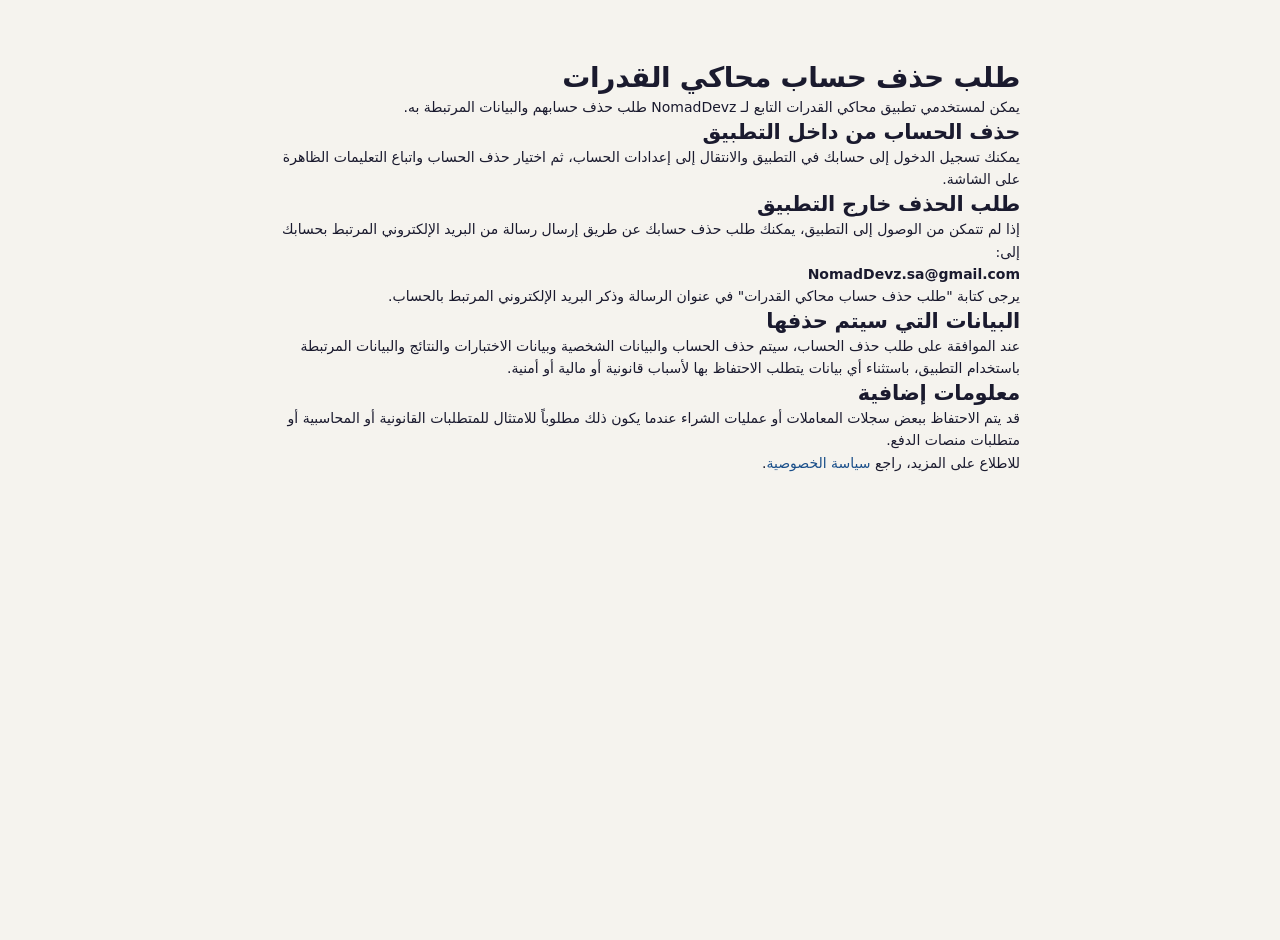
==== delete-account.html @ 44493b88 "Add account deletion page" ====
<!DOCTYPE html>
<html lang="ar" dir="rtl">

<head>
    <meta charset="UTF-8">

    <meta
        name="viewport"
        content="width=device-width, initial-scale=1"
    >

    <title>حذف الحساب | محاكي القدرات</title>

    <link rel="stylesheet" href="css/01-tokens.css">
    <link rel="stylesheet" href="css/02-base.css">
    <link rel="stylesheet" href="css/03-components.css">
    <link rel="stylesheet" href="css/04-layout.css">
    <link rel="stylesheet" href="css/07-pages.css">
</head>

<body>

    <main style="max-width: 800px; margin: 40px auto; padding: 20px;">

        <h1>طلب حذف حساب محاكي القدرات</h1>

        <p>
            يمكن لمستخدمي تطبيق محاكي القدرات التابع لـ NomadDevz
            طلب حذف حسابهم والبيانات المرتبطة به.
        </p>

        <h2>حذف الحساب من داخل التطبيق</h2>

        <p>
            يمكنك تسجيل الدخول إلى حسابك في التطبيق والانتقال إلى
            إعدادات الحساب، ثم اختيار حذف الحساب واتباع التعليمات
            الظاهرة على الشاشة.
        </p>

        <h2>طلب الحذف خارج التطبيق</h2>

        <p>
            إذا لم تتمكن من الوصول إلى التطبيق، يمكنك طلب حذف حسابك
            عن طريق إرسال رسالة من البريد الإلكتروني المرتبط بحسابك إلى:
        </p>

        <p>
            <strong>NomadDevz.sa@gmail.com</strong>
        </p>

        <p>
            يرجى كتابة "طلب حذف حساب محاكي القدرات" في عنوان الرسالة
            وذكر البريد الإلكتروني المرتبط بالحساب.
        </p>

        <h2>البيانات التي سيتم حذفها</h2>

        <p>
            عند الموافقة على طلب حذف الحساب، سيتم حذف الحساب والبيانات
            الشخصية وبيانات الاختبارات والنتائج والبيانات المرتبطة
            باستخدام التطبيق، باستثناء أي بيانات يتطلب الاحتفاظ بها
            لأسباب قانونية أو مالية أو أمنية.
        </p>

        <h2>معلومات إضافية</h2>

        <p>
            قد يتم الاحتفاظ ببعض سجلات المعاملات أو عمليات الشراء
            عندما يكون ذلك مطلوباً للامتثال للمتطلبات القانونية
            أو المحاسبية أو متطلبات منصات الدفع.
        </p>

        <p>
            للاطلاع على المزيد، راجع
            <a href="privacy-policy.html">سياسة الخصوصية</a>.
        </p>

    </main>

</body>

</html>
---- css/01-tokens.css ----
/* =========================================================================
   محاكي قياس — 01-tokens.css
   نظام المتغيّرات · اتجاه Modern Native
   ⚠️ الألوان مطابقة 100% لملفاتك الأصلية — لم يُغيَّر أي hex.
   ========================================================================= */

:root{

  /* ---------------------------------------------------------------------
     الألوان — نفس القيم الموجودة في index.html و quiz.html حالياً
     --------------------------------------------------------------------- */
  --primary:        #1a4f8a;
  --primary-light:  #2563ab;
  --primary-dark:   #0f3060;
  --gold:           #c8a84b;
  --gold-light:     #e8cc7a;
  --success:        #1a7a4a;
  --danger:         #c0392b;
  --warning:        #d4890a;
  --bg:             #f5f3ee;
  --surface:        #ffffff;
  --surface2:       #f0ede6;
  --text:           #1a1a2e;
  --text2:          #4a4a6a;
  --text3:          #8888aa;
  --border:         #ddd8cc;

  /* درجات شفّافة مشتقّة من نفس الألوان (للخلفيات الخفيفة) */
  --tint-primary:   rgba(26,79,138,.08);
  --tint-gold:      rgba(200,168,75,.12);
  --tint-success:   rgba(26,122,74,.10);
  --tint-danger:    rgba(192,57,43,.09);
  --tint-warning:   rgba(212,137,10,.10);

  /* لون نص فوق الذهبي (تباين كافٍ) */
  --on-gold:        #3a2f08;
  --gold-text:      #8a6d14;   /* الذهبي كنص على خلفية فاتحة */

  /* ---------------------------------------------------------------------
     الخط
     --------------------------------------------------------------------- */
  --font: 'IBM Plex Sans Arabic', system-ui, -apple-system, 'Segoe UI', Tahoma, sans-serif;

  --fs-xs:      11px;
  --fs-sm:      12px;
  --fs-body:    13.5px;
  --fs-md:      14px;
  --fs-lg:      15px;
  --fs-card:    17px;
  --fs-section: 18px;
  --fs-page:    21px;
  --fs-hero:    25px;
  --fs-stat:    23px;
  --fs-display: 42px;

  --lh-tight:    1.3;
  --lh-normal:   1.6;
  --lh-readable: 1.85;

  --fw-regular:  400;
  --fw-medium:   500;
  --fw-semibold: 600;
  --fw-bold:     700;

  /* ---------------------------------------------------------------------
     المسافات
     --------------------------------------------------------------------- */
  --s-1:  4px;
  --s-2:  8px;
  --s-3:  12px;
  --s-4:  16px;
  --s-5:  20px;
  --s-6:  24px;
  --s-7:  32px;
  --s-8:  40px;

  --page-pad:    16px;
  --section-gap: 16px;
  --card-pad:    18px;
  --card-gap:    12px;
  --content-max: 980px;

  /* ---------------------------------------------------------------------
     الأشكال — Modern Native
     --------------------------------------------------------------------- */
  --r-xl:   22px;
  --r-lg:   18px;
  --r-md:   14px;
  --r-sm:   10px;
  --r-xs:   6px;
  --r-pill: 999px;

  /* ---------------------------------------------------------------------
     الظلال
     --------------------------------------------------------------------- */
  --sh-card:  0 1px 2px rgba(16,24,40,.04), 0 8px 24px -8px rgba(16,24,40,.10);
  --sh-raise: 0 2px 4px rgba(16,24,40,.05), 0 16px 32px -12px rgba(16,24,40,.16);
  --sh-nav:   0 -1px 0 var(--border), 0 -8px 24px -12px rgba(16,24,40,.14);
  --sh-btn-primary: 0 4px 14px -4px rgba(26,79,138,.5);
  --sh-btn-gold:    0 4px 14px -4px rgba(200,168,75,.5);
  --sh-btn-danger:  0 4px 14px -4px rgba(192,57,43,.45);
  --sh-sheet: 0 -12px 40px rgba(0,0,0,.3);

  /* ---------------------------------------------------------------------
     أخرى
     --------------------------------------------------------------------- */
  --tap-min:  48px;                 /* الحد الأدنى لمساحة اللمس — إلزامي في المتجرين */
  --ease:     cubic-bezier(.4,0,.2,1);
  --dur:      .18s;
  --tabbar-h: 64px;
  --header-h: 56px;
  --z-header: 100;
  --z-tabbar: 100;
  --z-sheet:  200;
}


/* =========================================================================
   الوضع الليلي
   نفس درجات الهوية مع رفع الإضاءة للتباين — متطلّب إلزامي في مراجعة المتاجر.
   يُفعَّل بـ <html data-theme="dark">  أو تلقائياً حسب إعداد النظام.
   ========================================================================= */
[data-theme="dark"]{
  --primary:        #4a8ed0;
  --primary-light:  #6aa6e0;
  --primary-dark:   #1a4f8a;
  --gold:           #d4b661;
  --gold-light:     #e8cc7a;
  --success:        #3da96f;
  --danger:         #e05a4c;
  --warning:        #e0a13a;
  --bg:             #12151c;
  --surface:        #1b202b;
  --surface2:       #242b39;
  --text:           #f3f1ec;
  --text2:          #b9c0cf;
  --text3:          #7f8a9e;
  --border:         #2d3545;

  --tint-primary:   rgba(74,142,208,.14);
  --tint-gold:      rgba(212,182,97,.14);
  --tint-success:   rgba(61,169,111,.14);
  --tint-danger:    rgba(224,90,76,.14);
  --tint-warning:   rgba(224,161,58,.14);

  --on-gold:        #1a1400;
  --gold-text:      #d4b661;

  --sh-card:  0 1px 2px rgba(0,0,0,.4), 0 8px 24px -8px rgba(0,0,0,.5);
  --sh-raise: 0 2px 6px rgba(0,0,0,.5), 0 16px 32px -12px rgba(0,0,0,.6);
  --sh-nav:   0 -1px 0 var(--border), 0 -8px 24px -12px rgba(0,0,0,.6);
  --sh-sheet: 0 -12px 40px rgba(0,0,0,.6);
}

/* اتباع إعداد النظام تلقائياً ما لم يختر المستخدم يدوياً */
@media (prefers-color-scheme: dark){
  :root:not([data-theme="light"]){
    --primary:#4a8ed0; --primary-light:#6aa6e0; --primary-dark:#1a4f8a;
    --gold:#d4b661; --gold-light:#e8cc7a;
    --success:#3da96f; --danger:#e05a4c; --warning:#e0a13a;
    --bg:#12151c; --surface:#1b202b; --surface2:#242b39;
    --text:#f3f1ec; --text2:#b9c0cf; --text3:#7f8a9e; --border:#2d3545;
    --tint-primary:rgba(74,142,208,.14);
    --tint-gold:rgba(212,182,97,.14);
    --tint-success:rgba(61,169,111,.14);
    --tint-danger:rgba(224,90,76,.14);
    --tint-warning:rgba(224,161,58,.14);
    --on-gold:#1a1400; --gold-text:#d4b661;
    --sh-card:0 1px 2px rgba(0,0,0,.4), 0 8px 24px -8px rgba(0,0,0,.5);
    --sh-raise:0 2px 6px rgba(0,0,0,.5), 0 16px 32px -12px rgba(0,0,0,.6);
    --sh-nav:0 -1px 0 var(--border), 0 -8px 24px -12px rgba(0,0,0,.6);
    --sh-sheet:0 -12px 40px rgba(0,0,0,.6);
  }
}
---- css/02-base.css ----
/* =========================================================================
   محاكي قياس — 02-base.css
   الأساسيات · الخط · RTL · المناطق الآمنة في الجوال
   يُحمَّل بعد 01-tokens.css مباشرة.
   ========================================================================= */

/* -------------------------------------------------------------------------
   الخط — IBM Plex Sans Arabic
   للاستخدام أونلاين ضع هذا في <head> قبل ملفات CSS:

   <link rel="preconnect" href="https://fonts.googleapis.com">
   <link rel="preconnect" href="https://fonts.gstatic.com" crossorigin>
   <link href="https://fonts.googleapis.com/css2?family=IBM+Plex+Sans+Arabic:wght@400;500;600;700&display=swap" rel="stylesheet">

   ✅ للتطبيق الأصلي (Capacitor) يُفضَّل استضافة الخط محلياً حتى يعمل بدون
      إنترنت مثل بنك الأسئلة. نزّل ملفات woff2 ضعها في public/assets/fonts/
      وفعّل كتلة @font-face أدناه بدل رابط Google.
   ------------------------------------------------------------------------- */
/*
@font-face{
  font-family:'IBM Plex Sans Arabic';
  src:url('../assets/fonts/IBMPlexSansArabic-Regular.woff2') format('woff2');
  font-weight:400; font-style:normal; font-display:swap;
}
@font-face{
  font-family:'IBM Plex Sans Arabic';
  src:url('../assets/fonts/IBMPlexSansArabic-Medium.woff2') format('woff2');
  font-weight:500; font-style:normal; font-display:swap;
}
@font-face{
  font-family:'IBM Plex Sans Arabic';
  src:url('../assets/fonts/IBMPlexSansArabic-SemiBold.woff2') format('woff2');
  font-weight:600; font-style:normal; font-display:swap;
}
@font-face{
  font-family:'IBM Plex Sans Arabic';
  src:url('../assets/fonts/IBMPlexSansArabic-Bold.woff2') format('woff2');
  font-weight:700; font-style:normal; font-display:swap;
}
*/


/* -------------------------------------------------------------------------
   إعادة الضبط
   ------------------------------------------------------------------------- */
*,*::before,*::after{ box-sizing:border-box; }

html{
  -webkit-text-size-adjust:100%;
  text-size-adjust:100%;
}

body{
  margin:0;
  font-family:var(--font);
  font-size:var(--fs-md);
  font-weight:var(--fw-regular);
  line-height:var(--lh-normal);
  color:var(--text);
  background:var(--bg);
  -webkit-font-smoothing:antialiased;
  -moz-osx-font-smoothing:grayscale;

  /* منع السحب المطاطي والتحديد العرضي داخل التطبيق الأصلي */
  overscroll-behavior-y:none;
  -webkit-tap-highlight-color:transparent;
}

/* النص قابل للتحديد فقط حيث يهم (الأسئلة والنصوص) */
body{ -webkit-user-select:none; user-select:none; }
p, .q-text, .q-passage, .q-explanation, .account-value,
input, textarea, [contenteditable]{
  -webkit-user-select:text; user-select:text;
}

h1,h2,h3,h4,h5,h6{ margin:0; font-weight:var(--fw-bold); line-height:var(--lh-tight); letter-spacing:-.3px; }
p{ margin:0; }
ul,ol{ margin:0; padding:0; list-style:none; }
img,svg{ display:block; max-width:100%; }

a{ color:var(--primary); text-decoration:none; }

button,input,select,textarea{
  font-family:inherit;
  font-size:inherit;
  color:inherit;
}
button{ cursor:pointer; background:none; border:0; padding:0; }

table{ border-collapse:collapse; width:100%; }

/* الأرقام تبقى مصفوفة عمودياً (مهم للمؤقّت والدرجات) */
.timer, .stat-value, .stat-v, .score-pct, .pct, .stat-n,
.recent-exam-number, .exam-n, .price b{
  font-variant-numeric:tabular-nums;
}


/* -------------------------------------------------------------------------
   RTL — كل الصفحات <html lang="ar" dir="rtl">
   ------------------------------------------------------------------------- */
[dir="rtl"]{ text-align:start; }

/* أي محتوى لاتيني (بريد، كود، روابط) يُعزل حتى لا ينقلب ترتيبه */
.ltr, code, .account-value[data-ltr], .email-value{
  direction:ltr;
  unicode-bidi:isolate;
  text-align:start;
}


/* -------------------------------------------------------------------------
   المناطق الآمنة (النوتش وشريط الإيماءات)
   يتطلب في <head>:
   <meta name="viewport" content="width=device-width,initial-scale=1,viewport-fit=cover">
   ------------------------------------------------------------------------- */
:root{
  --safe-top:    env(safe-area-inset-top,    0px);
  --safe-bottom: env(safe-area-inset-bottom, 0px);
  --safe-start:  env(safe-area-inset-right,  0px);
  --safe-end:    env(safe-area-inset-left,   0px);
}


/* -------------------------------------------------------------------------
   التمرير
   ------------------------------------------------------------------------- */
html{ scroll-behavior:smooth; }
@media (prefers-reduced-motion: reduce){
  html{ scroll-behavior:auto; }
  *,*::before,*::after{
    animation-duration:.01ms !important;
    animation-iteration-count:1 !important;
    transition-duration:.01ms !important;
  }
}

::-webkit-scrollbar{ width:4px; height:4px; }
::-webkit-scrollbar-track{ background:transparent; }
::-webkit-scrollbar-thumb{ background:var(--border); border-radius:4px; }


/* -------------------------------------------------------------------------
   إمكانية الوصول — حلقة التركيز
   ------------------------------------------------------------------------- */
:focus{ outline:none; }
:focus-visible{
  outline:2px solid var(--primary);
  outline-offset:2px;
  border-radius:var(--r-xs);
}


/* -------------------------------------------------------------------------
   أدوات مساعدة
   ------------------------------------------------------------------------- */
.is-hidden{ display:none !important; }              /* نفس الاسم المستخدم في appLayout.css الحالي */
[hidden]{ display:none !important; }

.sr-only{
  position:absolute; width:1px; height:1px; padding:0; margin:-1px;
  overflow:hidden; clip:rect(0,0,0,0); white-space:nowrap; border:0;
}

.stack{ display:flex; flex-direction:column; }
.stack-2{ gap:var(--s-2); } .stack-3{ gap:var(--s-3); }
.stack-4{ gap:var(--s-4); } .stack-5{ gap:var(--s-5); }
.row{ display:flex; align-items:center; gap:var(--s-3); }
.spacer{ margin-inline-start:auto; }
.text-center{ text-align:center; }
.muted{ color:var(--text2); }
.tiny{ font-size:var(--fs-xs); color:var(--text3); }
---- css/03-components.css ----
/* =========================================================================
   محاكي قياس — 03-components.css
   المكوّنات المشتركة · Modern Native

   ملاحظة مهمّة: أسماء الكلاسات هنا هي **نفس** الأسماء الموجودة في تطبيقك
   حالياً (‎.btn ‎.card ‎.q-option ‎.section-toggle ‎.status-badge …) حتى
   يعمل الـJS الحالي بدون أي تعديل. لا تعيد تسمية أي شيء.
   ========================================================================= */


/* =========================================================================
   البطاقة  —  .card  ·  .content-card  ·  .account-card  ·  .config-card
   ========================================================================= */
.card,
.content-card,
.account-card,
.config-card,
.qcard{
  background:var(--surface);
  border:0;
  border-radius:var(--r-lg);
  box-shadow:var(--sh-card);
  padding:var(--card-pad);
}

[data-theme="dark"] .card,
[data-theme="dark"] .content-card,
[data-theme="dark"] .account-card,
[data-theme="dark"] .config-card,
[data-theme="dark"] .qcard{
  border:1px solid var(--border);
}

.card--raised{ box-shadow:var(--sh-raise); }
.card--flush{ padding:0; overflow:hidden; }

.content-card-header,
.section-heading{
  display:flex;
  align-items:center;
  gap:var(--s-3);
  margin-bottom:var(--s-3);
}
.content-card-header h2,
.content-card-header h3{ font-size:var(--fs-card); margin-inline-end:auto; }

.section-eyebrow,
.card-label{
  margin:0 0 3px;
  font-size:10.5px;
  font-weight:var(--fw-bold);
  letter-spacing:1.2px;
  text-transform:uppercase;
  color:var(--text3);
}


/* =========================================================================
   الأزرار
   .btn  +  .primary / .danger / .gold          (المستخدمة في quiz.html)
   .btn-start                                    (index.html)
   .primary-action-button / .secondary-action-button  (dashboard.html)
   .purchase-button                              (subscription.html)
   .google-button / .signup-button               (login/signup)
   .logout-account-button / .delete-account-button / .modal-button (account)
   ========================================================================= */
.btn,
.btn-start,
.primary-action-button,
.secondary-action-button,
.purchase-button,
.google-button,
.signup-button,
.logout-account-button,
.delete-account-button,
.modal-button{
  display:inline-flex;
  align-items:center;
  justify-content:center;
  gap:var(--s-2);

  min-height:var(--tap-min);
  padding:13px 20px;

  font-family:var(--font);
  font-size:var(--fs-md);
  font-weight:var(--fw-semibold);
  line-height:1.2;
  text-align:center;
  text-decoration:none;

  border:1px solid transparent;
  border-radius:var(--r-md);
  background:var(--surface2);
  color:var(--text);

  cursor:pointer;
  transition:transform var(--dur) var(--ease),
             box-shadow var(--dur) var(--ease),
             background var(--dur) var(--ease),
             opacity var(--dur) var(--ease);
  -webkit-tap-highlight-color:transparent;
}

.btn svg,
.btn-start svg,
.google-button svg{ width:18px; height:18px; flex:none; }

/* الضغط — ارتداد لطيف بدل تأثير التحويم (لا يوجد mouse في الجوال) */
.btn:active,
.btn-start:active,
.primary-action-button:active,
.secondary-action-button:active,
.google-button:active,
.signup-button:active,
.logout-account-button:active,
.delete-account-button:active,
.modal-button:active{ transform:scale(.975); }

/* --- أساسي --- */
.btn.primary,
.btn-primary,
.btn-start,
.primary-action-button,
.signup-button{
  background:linear-gradient(180deg,var(--primary-light),var(--primary));
  color:#fff;
  box-shadow:var(--sh-btn-primary);
}

/* --- ذهبي --- */
.btn.gold,
.btn-gold,
.purchase-button{
  background:linear-gradient(180deg,var(--gold-light),var(--gold));
  color:var(--on-gold);
  box-shadow:var(--sh-btn-gold);
}

/* --- خطر --- */
.btn.danger,
.btn-danger,
.delete-account-button,
.confirm-delete-button{
  background:var(--danger);
  color:#fff;
  box-shadow:var(--sh-btn-danger);
}

/* --- شبح / ثانوي --- */
.btn-ghost,
.secondary-action-button,
.logout-account-button,
.cancel-button,
.google-button{
  background:var(--surface);
  border-color:var(--border);
  color:var(--text);
  box-shadow:var(--sh-card);
}

/* --- هادئ (نصّي) --- */
.btn-quiet,
.back-link,
.text-action-link{
  background:transparent;
  border-color:transparent;
  color:var(--primary);
  font-weight:var(--fw-semibold);
  box-shadow:none;
  min-height:40px;
  padding:8px 12px;
}

/* --- المقاسات --- */
.btn-block,
.btn-start,
.primary-action-button,
.purchase-button,
.signup-button,
.google-button,
.logout-account-button,
.delete-account-button{ width:100%; }

.btn-sm{ min-height:38px; padding:9px 14px; font-size:var(--fs-sm); }

/* --- معطّل --- */
.btn[disabled],
.btn:disabled,
.purchase-button[disabled],
.modal-button[disabled],
.is-disabled,
[aria-disabled="true"]{
  opacity:.5;
  cursor:not-allowed;
  box-shadow:none;
  transform:none !important;
}

/* صفّ أزرار */
.btn-row,
.actions,
.modal-actions{ display:flex; gap:var(--s-3); }
.btn-row > *,
.modal-actions > *{ flex:1; }
.actions{ flex-direction:column; }
@media (min-width:520px){ .actions{ flex-direction:row; } .actions > *{ flex:1; } }


/* =========================================================================
   الحقول
   .input · .select · .form-group · .confirmation-input
   ========================================================================= */
.form-group,
.field{ display:flex; flex-direction:column; gap:6px; }

.form-group label,
.field label{
  font-size:var(--fs-sm);
  font-weight:var(--fw-semibold);
  color:var(--text2);
}

input[type="text"],
input[type="email"],
input[type="password"],
input[type="number"],
select,
textarea,
.input,
.select,
.confirmation-input{
  width:100%;
  min-height:var(--tap-min);
  padding:13px 14px;

  font-family:var(--font);
  font-size:var(--fs-md);
  color:var(--text);

  background:var(--surface);
  border:1px solid var(--border);
  border-radius:var(--r-md);

  transition:border-color var(--dur) var(--ease), box-shadow var(--dur) var(--ease);
  appearance:none;
}

input::placeholder,
textarea::placeholder{ color:var(--text3); }

input:focus,
select:focus,
textarea:focus,
.confirmation-input:focus{
  outline:none;
  border-color:var(--primary);
  box-shadow:0 0 0 3px var(--tint-primary);
}

/* القائمة المنسدلة — سهم مخصص لأن appearance:none يزيل السهم الأصلي */
.select-wrap,
.config-item{ position:relative; }

.select-wrap::after,
.config-item::after{
  content:'';
  position:absolute;
  left:15px;                 /* RTL: السهم على اليسار */
  top:calc(50% + 12px);      /* تعويض ارتفاع الـlabel */
  width:8px; height:8px;
  border-left:2px solid var(--text3);
  border-bottom:2px solid var(--text3);
  transform:rotate(-45deg);
  pointer-events:none;
}
select{ padding-left:38px; }

.password-help{ font-size:var(--fs-xs); color:var(--text3); margin-top:2px; }


/* =========================================================================
   الشارات
   .badge · .status-badge · .level-badge · .tag · .hero-badge
   ========================================================================= */
.badge,
.status-badge,
.level-badge,
.tag,
.hero-badge,
.lp-badge{
  display:inline-flex;
  align-items:center;
  gap:5px;
  padding:4px 11px;
  font-size:var(--fs-xs);
  font-weight:var(--fw-bold);
  line-height:1.5;
  white-space:nowrap;
  border-radius:var(--r-pill);
  background:var(--surface2);
  color:var(--text2);
}

.badge.b-primary,
.tag,
.status-badge.status-free,
.status-badge.free{ background:var(--tint-primary); color:var(--primary); }

.badge.b-gold,
.level-badge,
.hero-badge,
.lp-badge{ background:var(--tint-gold); color:var(--gold-text); }

.badge.b-success,
.status-badge.status-active,
.correct-badge{ background:var(--tint-success); color:var(--success); }

.badge.b-danger,
.status-badge.status-expired,
.wrong-badge{ background:var(--tint-danger); color:var(--danger); }

.skip-badge{ background:var(--surface2); color:var(--text3); }


/* =========================================================================
   أشرطة التقدّم
   .bar · .free-trial-progress / .free-trial-progress-fill
   .breakdown-bar / .breakdown-fill
   ========================================================================= */
.bar,
.free-trial-progress,
.breakdown-bar,
.progress-bar{
  height:7px;
  border-radius:var(--r-pill);
  background:var(--surface2);
  overflow:hidden;
}

.bar > i,
.free-trial-progress-fill,
.breakdown-fill,
.progress-fill{
  display:block;
  height:100%;
  border-radius:inherit;
  background:linear-gradient(90deg,var(--primary),var(--primary-light));
  transition:width .5s var(--ease);
}

.bar.gold > i,
.free-trial-progress-fill{ background:linear-gradient(90deg,var(--gold),var(--gold-light)); }
.bar.success > i,
.breakdown-fill.is-high{ background:var(--success); }
.breakdown-fill.is-mid{ background:var(--gold); }
.breakdown-fill.is-low{ background:var(--danger); }


/* =========================================================================
   التنبيهات   .alert  +  .info / .warn / .error
   (‎.alert.info مستخدم في index.html و quiz.html)
   ========================================================================= */
.alert,
.dashboard-message,
.msg,
.status-message{
  display:flex;
  align-items:flex-start;
  gap:var(--s-2);
  padding:12px 13px;
  font-size:var(--fs-sm);
  line-height:var(--lh-readable);
  border-radius:var(--r-md);
}
.alert svg{ width:17px; height:17px; flex:none; margin-top:2px; }

.alert.info,   .msg.info      { background:var(--tint-primary); color:var(--primary); }
.alert.warn,   .msg.warning   { background:var(--tint-warning); color:var(--gold-text); }
.alert.error,  .msg.error,
.dashboard-message.error-message{ background:var(--tint-danger);  color:var(--danger); }
.alert.success,.msg.success   { background:var(--tint-success); color:var(--success); }


/* =========================================================================
   خيار الإجابة   .q-option  (يولّده محرّك الاختبار)
   الحالات: .selected · .correct · .wrong · .disabled
   ========================================================================= */
.q-options{ display:flex; flex-direction:column; gap:var(--s-2); }

.q-option{
  display:flex;
  align-items:center;
  gap:11px;

  min-height:52px;
  padding:12px 13px;

  font-size:var(--fs-body);
  line-height:var(--lh-normal);

  background:var(--surface);
  border:1.5px solid var(--border);
  border-radius:var(--r-md);

  cursor:pointer;
  transition:border-color var(--dur) var(--ease),
             background var(--dur) var(--ease),
             transform var(--dur) var(--ease);
  -webkit-tap-highlight-color:transparent;
}
.q-option:active{ transform:scale(.99); }

.opt-letter{
  width:27px; height:27px;
  flex:none;
  display:grid; place-items:center;
  font-size:var(--fs-sm);
  font-weight:var(--fw-bold);
  background:var(--surface2);
  color:var(--text2);
  border-radius:50%;
  transition:background var(--dur) var(--ease), color var(--dur) var(--ease);
}

.q-option.selected{ border-color:var(--primary); background:var(--tint-primary); }
.q-option.selected .opt-letter{ background:var(--primary); color:#fff; }

.q-option.correct{ border-color:var(--success); background:var(--tint-success); }
.q-option.correct .opt-letter{ background:var(--success); color:#fff; }

.q-option.wrong{ border-color:var(--danger); background:var(--tint-danger); }
.q-option.wrong .opt-letter{ background:var(--danger); color:#fff; }

.q-option.disabled{ cursor:default; }
.q-option.disabled:active{ transform:none; }

/* وسم «الصحيحة» / «إجابتك» في شاشة المراجعة */
.q-option .answer-tag{
  margin-inline-start:auto;
  padding:3px 9px;
  font-size:10px;
  font-weight:var(--fw-bold);
  border-radius:var(--r-pill);
  white-space:nowrap;
}
.q-option.correct .answer-tag{ background:var(--success); color:#fff; }
.q-option.wrong   .answer-tag{ background:var(--danger);  color:#fff; }


/* =========================================================================
   مفتاح اختيار القسم   .section-toggle  (index.html)
   الـJS يبدّل الكلاس .active ويكتب ✓ داخل .toggle-check
   ========================================================================= */
.section-toggles{ display:flex; flex-direction:column; gap:var(--s-2); }

.section-toggle{
  display:flex;
  align-items:center;
  gap:11px;

  min-height:52px;
  padding:12px 13px;

  background:var(--surface);
  border:1.5px solid var(--border);
  border-radius:var(--r-md);

  cursor:pointer;
  transition:border-color var(--dur) var(--ease), background var(--dur) var(--ease);
  -webkit-tap-highlight-color:transparent;
}
.section-toggle:active{ transform:scale(.99); }
.section-toggle.active{ border-color:var(--primary); background:var(--tint-primary); }

.toggle-check{
  width:22px; height:22px;
  flex:none;
  display:grid; place-items:center;
  font-size:13px;
  font-weight:var(--fw-bold);
  line-height:1;
  color:transparent;
  background:var(--surface);
  border:1.5px solid var(--border);
  border-radius:var(--r-xs);
  transition:all var(--dur) var(--ease);
}
.section-toggle.active .toggle-check{
  background:var(--primary);
  border-color:var(--primary);
  color:#fff;
}

.section-toggle .toggle-label{ flex:1; min-width:0; }
.section-toggle .toggle-label b{ display:block; font-size:13px; font-weight:var(--fw-semibold); }
.section-toggle .toggle-label span{ display:block; font-size:10.5px; color:var(--text3); margin-top:1px; }


/* =========================================================================
   الحالة الفارغة   .empty-state
   ========================================================================= */
.empty-state{
  text-align:center;
  padding:26px 14px;
}
.empty-state-icon{
  width:52px; height:52px;
  display:grid; place-items:center;
  margin:0 auto var(--s-3);
  font-size:22px;
  background:var(--surface2);
  color:var(--text3);
  border-radius:50%;
}
.empty-state h3,
.empty-state h4{ margin:0 0 5px; font-size:var(--fs-md); }
.empty-state p{ margin:0 0 var(--s-3); font-size:var(--fs-sm); color:var(--text3); }


/* =========================================================================
   التحميل   .loading-spinner · .spinner
   ========================================================================= */
.loading-spinner,
.spinner{
  width:34px; height:34px;
  margin:0 auto var(--s-3);
  border:3px solid var(--border);
  border-top-color:var(--primary);
  border-radius:50%;
  animation:qiyas-spin 1s linear infinite;
}
@keyframes qiyas-spin{ to{ transform:rotate(360deg); } }

.dashboard-loading,
.account-loading,
.loading{
  display:grid;
  place-content:center;
  text-align:center;
  min-height:60vh;
  padding:var(--s-7) var(--s-5);
  color:var(--text2);
  font-size:var(--fs-body);
}


/* =========================================================================
   النافذة السفلية (Bottom Sheet) — تحل محل الـmodal في account.html
   الـJS الحالي يبدّل aria-hidden على ‎#delete-modal-backdrop
   ========================================================================= */
.modal-backdrop{
  position:fixed;
  inset:0;
  z-index:var(--z-sheet);
  display:flex;
  align-items:flex-end;
  justify-content:center;

  background:rgba(10,14,22,.6);
  -webkit-backdrop-filter:blur(3px);
  backdrop-filter:blur(3px);

  opacity:1;
  transition:opacity var(--dur) var(--ease);
}
.modal-backdrop[aria-hidden="true"]{
  opacity:0;
  pointer-events:none;
  visibility:hidden;
}

.delete-modal{
  width:100%;
  max-width:520px;
  padding:8px var(--s-5) calc(var(--s-6) + var(--safe-bottom));

  background:var(--surface);
  border-radius:var(--r-xl) var(--r-xl) 0 0;
  box-shadow:var(--sh-sheet);

  transform:translateY(0);
  transition:transform .26s var(--ease);
}
.modal-backdrop[aria-hidden="true"] .delete-modal{ transform:translateY(100%); }

/* مقبض السحب */
.delete-modal::before{
  content:'';
  display:block;
  width:38px; height:4px;
  margin:0 auto var(--s-4);
  background:var(--border);
  border-radius:var(--r-pill);
}

.delete-modal h2{ margin:0 0 var(--s-2); font-size:var(--fs-card); }
.delete-modal p{ margin:0 0 var(--s-3); font-size:var(--fs-sm); color:var(--text2); line-height:var(--lh-readable); }
.delete-modal p strong{ color:var(--danger); font-weight:var(--fw-bold); }
.delete-modal .confirmation-input{ margin-bottom:var(--s-4); }


/* =========================================================================
   Exam submission modal
   ========================================================================= */

.submit-exam-modal h2 {
    color: var(--text);
}

.submit-exam-modal #submit-exam-message {
    margin-bottom: var(--s-4);
}


/* =========================================================================
   الجدول   .q-table  (المقارنة الكمّية)
   ========================================================================= */
.q-table{
  margin-bottom:var(--s-3);
  font-size:var(--fs-body);
  border-radius:var(--r-sm);
  overflow:hidden;
}
.q-table th,
.q-table td{
  padding:11px 10px;
  text-align:center;
  border:1px solid var(--border);
}
.q-table th{
  background:var(--surface2);
  font-size:var(--fs-sm);
  font-weight:var(--fw-bold);
  color:var(--text2);
}


/* =========================================================================
   صفّ الروابط   .legal-link  (account.html)
   ========================================================================= */
.legal-links{ display:flex; flex-direction:column; }

.legal-link{
  display:flex;
  align-items:center;
  gap:11px;

  min-height:var(--tap-min);
  padding:13px 0;

  font-size:var(--fs-body);
  font-weight:var(--fw-medium);
  color:var(--text);
  text-decoration:none;

  border-bottom:1px solid var(--border);
}
.legal-link:last-child{ border-bottom:0; }
.legal-link svg{ width:18px; height:18px; flex:none; stroke:var(--text3); fill:none; stroke-width:1.8; }

.legal-link::after{
  content:'';
  margin-inline-start:auto;
  width:7px; height:7px;
  border-left:1.8px solid var(--text3);      /* RTL: الشيفرون يشير لليسار */
  border-bottom:1.8px solid var(--text3);
  transform:rotate(45deg);
}

/* =========================================================================
   Configuration picker
   ========================================================================= */

.config-picker-button {
    width: 100%;
    min-height: var(--tap-min);

    display: flex;
    align-items: center;

    gap: var(--s-3);

    padding: 13px 14px;

    font-family: var(--font);
    font-size: var(--fs-md);

    text-align: start;

    color: var(--text);

    background: var(--surface);

    border: 1px solid var(--border);
    border-radius: var(--r-md);

    cursor: pointer;

    -webkit-tap-highlight-color: transparent;

    transition:
        border-color var(--dur) var(--ease),
        background var(--dur) var(--ease),
        transform var(--dur) var(--ease);
}


.config-picker-button:active {
    transform: scale(.99);

    background: var(--surface2);
}


.config-picker-value {
    flex: 1;

    min-width: 0;

    font-weight: var(--fw-medium);

    color: var(--text);
}


.config-picker-chevron {
    flex: none;

    font-size: 22px;

    line-height: 1;

    color: var(--text3);

    transform: rotate(0deg);
}


/* Bottom-sheet options */

.config-picker-options {
    display: flex;
    flex-direction: column;

    gap: var(--s-2);

    margin-bottom: var(--s-4);
}


.config-picker-option {
    width: 100%;
    min-height: 58px;

    display: flex;
    align-items: center;

    gap: var(--s-3);

    padding: 12px 13px;

    font-family: var(--font);

    text-align: start;

    background: var(--surface);

    border: 1.5px solid var(--border);
    border-radius: var(--r-md);

    color: var(--text);

    cursor: pointer;

    -webkit-tap-highlight-color: transparent;

    transition:
        border-color var(--dur) var(--ease),
        background var(--dur) var(--ease),
        transform var(--dur) var(--ease);
}


.config-picker-option:active {
    transform: scale(.99);
}


.config-picker-option.selected {
    background: var(--tint-primary);

    border-color: var(--primary);
}


/* Check */

.config-picker-option-check {
    width: 24px;
    height: 24px;

    flex: none;

    display: grid;

    place-items: center;

    font-size: 13px;
    font-weight: var(--fw-bold);

    color: transparent;

    background: var(--surface);

    border: 1.5px solid var(--border);

    border-radius: var(--r-xs);
}


.config-picker-option.selected
.config-picker-option-check {
    color: #fff;

    background: var(--primary);

    border-color: var(--primary);
}


/* Text */

.config-picker-option-text {
    flex: 1;

    min-width: 0;

    display: flex;
    flex-direction: column;

    gap: 2px;
}


.config-picker-option-text strong {
    font-size: var(--fs-body);

    font-weight: var(--fw-semibold);

    color: var(--text);
}


.config-picker-option-text small {
    font-size: var(--fs-xs);

    color: var(--text3);
}

/* =========================================================
   SHARED ACCOUNT STATUS ICON
========================================================= */

.shared-account-status-icon {
    display: inline-block;

    width: 20px;
    height: 20px;

    flex: 0 0 20px;

    background-color: currentColor;

    background-repeat: no-repeat;
    background-position: center;
    background-size: contain;
}


/* Subscribed */
.shared-account-status-icon.icon-user-plus {
    -webkit-mask:
        url("../assets/icons/user-plus.svg")
        center / contain
        no-repeat;

    mask:
        url("../assets/icons/user-plus.svg")
        center / contain
        no-repeat;
}


/* Not subscribed */
.shared-account-status-icon.icon-user-x {
    -webkit-mask:
        url("../assets/icons/user-x.svg")
        center / contain
        no-repeat;

    mask:
        url("../assets/icons/user-x.svg")
        center / contain
        no-repeat;
}


/* Remaining tests */
.shared-account-status-count {
    direction: ltr;

    font-size: var(--fs-sm);
    font-weight: var(--fw-bold);

    line-height: 1;

    color: currentColor;

    white-space: nowrap;

    font-variant-numeric: tabular-nums;
}
---- css/04-layout.css ----
/* =========================================================================
   محاكي قياس — 04-layout.css
   هياكل الصفحات + شريط التبويب السفلي (Bottom Tab Bar)

   ماذا يفعل هذا الملف؟
   1) يحوّل الهيدر العلوي الحالي ‎.dashboard-header‎ (المولَّد من sharedHeader.js)
      إلى شريط تبويب سفلي ثابت بنمط التطبيقات الأصلية — بدون تغيير أي اسم كلاس،
      لأن الـHTML يُبنى داخل قالب نصّي في الـJS ولا يمكن إعادة هيكلته.
   2) يخفي داخل الشريط السفلي كلاً من الشعار ‎.dashboard-logo‎ وحالة الحساب
      ‎.shared-account-status‎ — فمكانهما الطبيعي أصبح شريط التطبيق العلوي.
   3) يوفّر شريط تطبيق علوي اختياري بأسماء جديدة: ‎.app-bar‎ وتوابعه.
   4) يضبط حاويات الصفحات (dashboard / index / quiz / account / subscription)
      مع حشوة سفلية تمنع اختفاء المحتوى خلف الشريط الثابت.
   5) يضيف شريط إجراء لاصق ‎.sticky-action-bar‎ (زر تسليم الاختبار).
   6) يعالج المناطق الآمنة، والوضع الليلي، والشاشات العريضة، والوضع الأفقي.

   التحميل: بعد 03-components.css.
   ⚠️ لا يوجد أي لون مكتوب يدوياً — كل الألوان من 01-tokens.css.
   ========================================================================= */


/* =========================================================================
   1) الغلاف العام للتطبيق  —  .dashboard-app
   ========================================================================= */
.dashboard-app{
  display:flex;
  flex-direction:column;
  min-height:100dvh;
  min-height:100vh;              /* احتياطي للمتصفحات القديمة */
  background:var(--bg);
}


/* =========================================================================
   2) شريط التبويب السفلي  —  .dashboard-header
   نفس العنصر الذي كان هيدراً علوياً، أُعيد وضعه أسفل الشاشة.
   ========================================================================= */
.dashboard-header{
  position:fixed;
  inset-inline:0;
  bottom:0;
  z-index:var(--z-tabbar);

  background:var(--surface);
  box-shadow:var(--sh-nav);

  /* المنطقة الآمنة السفلية (شريط الإيماءات في iOS/Android) */
  padding-bottom:calc(8px + var(--safe-bottom));
  padding-top:6px;
  padding-inline:max(var(--s-2), var(--safe-start));

  /* زجاجية خفيفة عند دعم المتصفح — تسقط بأمان إن لم تُدعم */
  -webkit-backdrop-filter:saturate(150%) blur(12px);
  backdrop-filter:saturate(150%) blur(12px);
}

/* الغلاف الداخلي — يبقى موجوداً في الـJS، نستخدمه للتوسيط */
.dashboard-header .header-container{
  display:block;
  width:100%;
  max-width:var(--content-max);
  margin-inline:auto;
  padding:0;
}

/* ------------------------------------------------------------------
   الشعار وحالة الحساب: مخفيان داخل الشريط السفلي فقط.
   (الـJS ما زال ينشئهما ويحدّث نصوصهما — لا مشكلة، مجرّد إخفاء بصري)
   ------------------------------------------------------------------ */
.dashboard-header .dashboard-logo,
.dashboard-header .shared-account-status{
  display:none;
}


/* =========================================================================
   3) شبكة التبويبات  —  .dashboard-navigation
   5 أعمدة: 4 روابط + زر الخروج.
   ========================================================================= */
.dashboard-navigation{
  display:grid;
  grid-template-columns:repeat(4, minmax(0, 1fr));
  align-items:stretch;
  width:100%;
  gap:2px;
}


/* -------------------------------------------------------------------------
   عنصر التبويب  —  .nav-link  و  .nav-button (زر الخروج)
   أيقونة فوق النص، بارتفاع لمس لا يقل عن 48px.
   ------------------------------------------------------------------------- */
.dashboard-header .nav-link,
.dashboard-header .nav-button{
  position:relative;
  display:flex;
  flex-direction:column;
  align-items:center;
  justify-content:center;
  gap:3px;

  min-height:var(--tap-min);
  padding:7px 2px 6px;

  font-family:var(--font);
  color:var(--text3);
  text-decoration:none;

  background:transparent;
  border:0;
  border-radius:var(--r-md);

  cursor:pointer;
  -webkit-tap-highlight-color:transparent;
  transition:color var(--dur) var(--ease),
             background var(--dur) var(--ease),
             transform var(--dur) var(--ease);
}

/* ارتداد لطيف عند الضغط (لا يوجد تحويم في الجوال) */
.dashboard-header .nav-link:active,
.dashboard-header .nav-button:active{ transform:scale(.94); }

.dashboard-header .nav-button:disabled{
  opacity:.5;
  transform:none;
  cursor:not-allowed;
}


/* -------------------------------------------------------------------------
   التبويب النشِط  —  .nav-link.active
   خلفية حبّة خفيفة + مؤشّر 3px أعلى العنصر.
   ------------------------------------------------------------------------- */
.dashboard-header .nav-link.active{
  color:var(--primary);
  background:var(--tint-primary);
}

.dashboard-header .nav-link.active::before{
  content:'';
  position:absolute;
  top:0;
  inset-inline-start:50%;
  transform:translateX(50%);     /* RTL: الإزاحة معكوسة */
  width:26px;
  height:3px;
  background:var(--primary);
  border-radius:var(--r-pill);
}

/* في LTR (لو استُخدم الملف في صفحة إنجليزية) يُصحَّح اتجاه التوسيط */
[dir="ltr"] .dashboard-header .nav-link.active::before{
  transform:translateX(-50%);
}


/* -------------------------------------------------------------------------
   الأيقونة  —  .nav-icon

   ✅ الطريقة الموصى بها: SVG مضمّن داخل القالب (inline) كما في
      snippets/sharedHeader-template.js — عندها ترث الأيقونة لون التبويب
      تلقائياً عبر currentColor، فيتلوّن الرمز والنص معاً عند التفعيل.
   ------------------------------------------------------------------------- */
.dashboard-header .nav-icon{
  width:22px;
  height:22px;
  flex:none;

  fill:none;
  stroke:currentColor;
  stroke-width:1.8;
  stroke-linecap:round;
  stroke-linejoin:round;

  transition:stroke-width var(--dur) var(--ease),
             transform var(--dur) var(--ease),
             opacity var(--dur) var(--ease);
}

.dashboard-header .nav-link.active .nav-icon{
  stroke-width:2.1;
  transform:translateY(-1px);
}

/* ------------------------------------------------------------------
   ⚠️ حالة واحدة يجب الانتباه لها:
   لو أبقيت الأيقونات كصور  <img src="...">  بدل SVG مضمّن، فإن
   currentColor لا يعبر حدود ملف الصورة، وستبقى الأيقونة سوداء بينما
   يتلوّن النص وحده. الحل في تلك الحالة الاعتماد على الشفافية:
   ------------------------------------------------------------------ */
.dashboard-header img.nav-icon{
  object-fit:contain;
  stroke:none;
  opacity:.55;
}
.dashboard-header .nav-link.active img.nav-icon{ opacity:1; }

/* ------------------------------------------------------------------
   بديل ثالث — تلوين صورة أحادية اللون عبر القناع (يعمل مع PNG و SVG):

   .dashboard-header .nav-icon{
     width:22px; height:22px; opacity:1;
     background:currentColor;
     -webkit-mask:var(--icon-url) center / contain no-repeat;
             mask:var(--icon-url) center / contain no-repeat;
   }
   ثم في القالب:  <span class="nav-icon" style="--icon-url:url(assets/icons/test.svg)"></span>
   ------------------------------------------------------------------ */


/* -------------------------------------------------------------------------
   نص التبويب  —  .nav-label  /  .logout-label
   ------------------------------------------------------------------------- */
.dashboard-header .nav-label{
  font-size:10.5px;
  font-weight:var(--fw-semibold);
  line-height:1.25;
  letter-spacing:0;
  white-space:nowrap;
  overflow:hidden;
  text-overflow:ellipsis;
  max-width:100%;
}

.dashboard-header .nav-link.active .nav-label{
  font-weight:var(--fw-bold);
}

/* زر الخروج — نبرة محايدة، ويتحوّل للأحمر عند الضغط فقط */
.dashboard-header .logout-label{ color:inherit; }
.dashboard-header .nav-button:active{ color:var(--danger); }
.dashboard-header .nav-button:active .nav-icon{ opacity:.85; }


/* =========================================================================
   4) شريط التطبيق العلوي (اختياري)  —  .app-bar
   للصفحات التي تريد إظهار الشعار + حالة الحساب بعد نقلهما من الشريط السفلي.
   أسماء جديدة بالكامل — لا تتعارض مع الـJS الحالي.
   ========================================================================= */
.app-bar{
  position:sticky;
  top:0;
  z-index:var(--z-header);

  display:flex;
  align-items:center;
  gap:var(--s-3);

  min-height:var(--header-h);
  padding-top:calc(10px + var(--safe-top));
  padding-bottom:10px;
  padding-inline:max(var(--page-pad), var(--safe-start))
                 max(var(--page-pad), var(--safe-end));

  background:var(--surface);
  border-bottom:1px solid var(--border);
}

/* الشعار النصّي «محاكي قياس» */
.app-bar-logo{
  display:flex;
  align-items:center;
  gap:var(--s-2);

  font-size:var(--fs-lg);
  font-weight:var(--fw-bold);
  letter-spacing:-.3px;
  color:var(--text);
  text-decoration:none;
  white-space:nowrap;
}

/* العلامة المربّعة الصغيرة بجانب الشعار */
.app-bar-mark{
  width:28px;
  height:28px;
  flex:none;
  display:grid;
  place-items:center;

  font-size:var(--fs-sm);
  font-weight:var(--fw-bold);
  line-height:1;

  color:#fff;
  background:linear-gradient(180deg,var(--primary-light),var(--primary));
  border-radius:var(--r-sm);
  box-shadow:var(--sh-btn-primary);
}

/* -------------------------------------------------------------------------
   حبّة حالة الحساب  —  .app-bar-status
   نفس حالات ‎.shared-account-status‎ بالضبط.
   ------------------------------------------------------------------------- */
.app-bar-status,
.shared-account-status{
  display:inline-flex;
  align-items:center;
  gap:5px;

  margin-inline-start:auto;
  max-width:60%;
  padding:5px 11px;

  font-size:var(--fs-xs);
  font-weight:var(--fw-bold);
  line-height:1.5;
  white-space:nowrap;
  overflow:hidden;
  text-overflow:ellipsis;

  background:var(--surface2);
  color:var(--text2);
  border-radius:var(--r-pill);

  transition:background var(--dur) var(--ease), color var(--dur) var(--ease);
}

.app-bar-status .shared-account-status-icon,
.app-bar-status .app-bar-status-icon,
.shared-account-status .shared-account-status-icon{
  flex:none;
  font-size:11px;
  line-height:1;
}

.app-bar-status .shared-account-status-text,
.app-bar-status .app-bar-status-text,
.shared-account-status .shared-account-status-text{
  overflow:hidden;
  text-overflow:ellipsis;
  white-space:nowrap;
}

/* الحالات */
.app-bar-status.is-loading,
.shared-account-status.is-loading{
  background:var(--surface2);
  color:var(--text3);
}

.app-bar-status.is-free,
.shared-account-status.is-free{
  background:var(--tint-primary);
  color:var(--primary);
}

.app-bar-status.is-warning,
.shared-account-status.is-warning{
  background:var(--tint-warning);
  color:var(--gold-text);
}

.app-bar-status.is-active,
.shared-account-status.is-active{
  background:var(--tint-success);
  color:var(--success);
}

.app-bar-status.is-expired,
.shared-account-status.is-expired{
  background:var(--tint-danger);
  color:var(--danger);
}

.app-bar-status.is-unavailable,
.shared-account-status.is-unavailable{
  background:var(--surface2);
  color:var(--text3);
}


/* =========================================================================
   5) حاويات الصفحات
   ‎.dashboard-main‎ · ‎.account-page‎ · ‎.subscription-page‎ · ‎.quiz-main‎
   ‎#home‎ (index.html) · ‎.container‎ (quiz.html) · ‎.page‎ (أداة عامة)

   ⚠️ الأهم: الحشوة السفلية تحسب ارتفاع الشريط الثابت + المنطقة الآمنة
      حتى لا يختفي آخر المحتوى خلف التبويبات.
   ========================================================================= */
.dashboard-main,
.account-page,
.subscription-page,
.quiz-main,
#home,
.container,
.page{
  width:100%;
  max-width:var(--content-max);
  margin-inline:auto;

  padding-top:var(--page-pad);
  padding-inline:max(var(--page-pad), var(--safe-start))
                 max(var(--page-pad), var(--safe-end));
  padding-bottom:calc(var(--tabbar-h) + var(--safe-bottom) + var(--s-6));
}

/* المسافة بين أقسام الصفحة */
.dashboard-main,
.account-page,
.subscription-page,
.quiz-main,
#home,
.page{
  display:flex;
  flex-direction:column;
  gap:var(--section-gap);
}

/* ‎.container‎ في quiz.html تُستخدم لعدّة شاشات متبادلة الإظهار،
   فتُترك كتلة عادية حتى لا تتأثر عناصرها المخفية بالـflex */
.container{ display:block; }
.container > * + *{ margin-top:var(--section-gap); }

/* ‎.dashboard-main‎ داخل غلاف مرن — تأخذ المساحة المتبقية */
.dashboard-app > .dashboard-main{ flex:1 1 auto; }

/* أداة: صفحة بلا حشوة سفلية للتبويبات (شاشات ملء الشاشة) */
.page--flush{ padding-bottom:calc(var(--safe-bottom) + var(--s-6)); }


/* -------------------------------------------------------------------------
   تذييل الصفحة  —  .dashboard-footer
   يوضع فوق الشريط السفلي، لذلك يرث نفس الحشوة الوقائية.
   ------------------------------------------------------------------------- */
.dashboard-footer{
  width:100%;
  max-width:var(--content-max);
  margin-inline:auto;

  padding-top:var(--s-5);
  padding-inline:var(--page-pad);
  padding-bottom:calc(var(--tabbar-h) + var(--safe-bottom) + var(--s-5));

  text-align:center;
  font-size:var(--fs-xs);
  line-height:var(--lh-normal);
  color:var(--text3);
}

/* عند وجود ‎.dashboard-main‎ و‎.dashboard-footer‎ معاً، تكفي حشوة التذييل */
.dashboard-app .dashboard-main{
  padding-bottom:0;
}


/* =========================================================================
   6) كتلة عنوان الصفحة
   ‎.welcome-section‎ · ‎.welcome-content‎ · ‎.account-welcome-section‎
   ترتيب: سطر تمهيدي صغير + عنوان h1 + فقرة هادئة (+ زر اختياري).
   ========================================================================= */
.welcome-section,
.account-welcome-section{
  display:flex;
  flex-direction:column;
  gap:var(--s-4);
  padding:var(--s-2) 0 0;
}

.welcome-content{
  display:flex;
  flex-direction:column;
  gap:5px;
  min-width:0;
}

/* السطر التمهيدي (اختياري) — نفس مظهر ‎.section-eyebrow‎ في 03 */
.welcome-content .eyebrow,
.welcome-section .section-eyebrow{
  margin:0;
  font-size:10.5px;
  font-weight:var(--fw-bold);
  letter-spacing:1.2px;
  text-transform:uppercase;
  color:var(--text3);
}

.welcome-content h1,
.welcome-section h1{
  margin:0;
  font-size:var(--fs-page);
  font-weight:var(--fw-bold);
  line-height:var(--lh-tight);
  letter-spacing:-.4px;
  color:var(--text);
}

.welcome-content p,
.welcome-section > p{
  margin:0;
  font-size:var(--fs-body);
  line-height:var(--lh-readable);
  color:var(--text2);
  max-width:56ch;
}

/* الزر داخل كتلة الترحيب يبقى بعرض كامل في الجوال، ومحاذياً في الشاشات الأكبر */
@media (min-width:600px){
  .welcome-section{
    flex-direction:row;
    align-items:center;
    gap:var(--s-5);
  }
  .welcome-content{ flex:1 1 auto; }
  .welcome-section > .primary-action-button,
  .welcome-section > .btn{ width:auto; flex:none; }
}


/* =========================================================================
   7) شريط الإجراء اللاصق  —  .sticky-action-bar
   يُستخدم لزر «تسليم الاختبار» ونحوه. يجلس فوق شريط التبويب.
   ========================================================================= */
.sticky-action-bar{
  position:fixed;
  inset-inline:0;
  bottom:calc(var(--tabbar-h) + var(--safe-bottom));
  z-index:calc(var(--z-tabbar) - 1);

  display:flex;
  align-items:center;
  gap:var(--s-3);

  padding:10px max(var(--page-pad), var(--safe-start))
              10px max(var(--page-pad), var(--safe-end));

  background:var(--surface);
  box-shadow:var(--sh-nav);
}

/* المحتوى الداخلي يتوسّط مثل بقية الصفحات */
.sticky-action-bar > *{ min-width:0; }
.sticky-action-bar .btn,
.sticky-action-bar .primary-action-button{ flex:1 1 auto; }

/* معلومة صغيرة على يمين الشريط (عدّاد أسئلة، مؤقّت…) */
.sticky-action-bar .sticky-action-note{
  flex:none;
  font-size:var(--fs-sm);
  font-weight:var(--fw-semibold);
  color:var(--text3);
  font-variant-numeric:tabular-nums;
}

/* -------------------------------------------------------------------------
   نسخة شاشة الاختبار — شريط التبويب مخفي، فيجلس الشريط في القاع مباشرة.
   ------------------------------------------------------------------------- */
.sticky-action-bar--no-tabbar{
  bottom:0;
  padding-bottom:calc(10px + var(--safe-bottom));
}


/* =========================================================================
   8) وضع التركيز أثناء الاختبار
   ‎body.is-quiz-mode‎ أو ‎.hide-tabbar‎ يخفيان شريط التبويب،
   ويُلغى الحجز السفلي في حاويات الصفحة حتى لا تبقى فجوة فارغة.
   ========================================================================= */
body.is-quiz-mode .dashboard-header,
body.hide-tabbar .dashboard-header,
.hide-tabbar .dashboard-header,
.dashboard-header.hide-tabbar{
  display:none;
}

body.is-quiz-mode .dashboard-main,
body.is-quiz-mode .account-page,
body.is-quiz-mode .subscription-page,
body.is-quiz-mode .quiz-main,
body.is-quiz-mode #home,
body.is-quiz-mode .container,
body.is-quiz-mode .page,
body.hide-tabbar .container,
body.hide-tabbar .page{
  padding-bottom:calc(var(--safe-bottom) + var(--s-6));
}

/* مع وجود شريط إجراء لاصق في وضع الاختبار، نترك مساحة له */
body.is-quiz-mode.has-action-bar .container,
body.is-quiz-mode.has-action-bar .quiz-main,
body.is-quiz-mode.has-action-bar .page{
  padding-bottom:calc(72px + var(--safe-bottom) + var(--s-4));
}


/* =========================================================================
   9) الشاشات الأكبر
   ========================================================================= */

/* --- لوحي وما فوق: الشريط يطفو في المنتصف بدل التصاقه بالحواف --- */
@media (min-width:768px){

  .dashboard-header{
    inset-inline:0;
    bottom:0;

    width:calc(100% - (var(--s-4) * 2));
    max-width:560px;
    margin-inline:auto;
    margin-bottom:12px;

    padding-bottom:calc(8px + var(--safe-bottom));
    padding-inline:var(--s-2);

    border-radius:var(--r-xl);
    box-shadow:var(--sh-raise);
  }

  /* حشوة أوسع + مسافة سفلية أكبر بسبب الهامش العائم أسفل الشريط */
  .dashboard-main,
  .account-page,
  .subscription-page,
  .quiz-main,
  #home,
  .container,
  .page{
    padding-top:var(--s-5);
    padding-inline:var(--s-5);
    padding-bottom:calc(var(--tabbar-h) + var(--safe-bottom) + var(--s-8));
  }

  .dashboard-app .dashboard-main{ padding-bottom:0; }

  .dashboard-footer{
    padding-bottom:calc(var(--tabbar-h) + var(--safe-bottom) + var(--s-8));
  }

  .sticky-action-bar{
    bottom:calc(var(--tabbar-h) + var(--safe-bottom) + 12px);
  }
}

/* --- سطح المكتب: نبقي نفس السلوك (شريط عائم) — لا حاجة لتعديل --- */
@media (min-width:1024px){
  .app-bar{ padding-inline:var(--s-5); }
}


/* =========================================================================
   10) الوضع الليلي — حدّ علوي رفيع يفصل الشريط عن المحتوى
   ========================================================================= */
[data-theme="dark"] .dashboard-header{
  border-top:1px solid var(--border);
}

[data-theme="dark"] .sticky-action-bar{
  border-top:1px solid var(--border);
}

@media (prefers-color-scheme: dark){
  :root:not([data-theme="light"]) .dashboard-header,
  :root:not([data-theme="light"]) .sticky-action-bar{
    border-top:1px solid var(--border);
  }
}

/* في الوضع العائم (≥768px) الحدّ يحيط بالشريط بالكامل */
@media (min-width:768px){
  [data-theme="dark"] .dashboard-header{
    border:1px solid var(--border);
  }
}


/* =========================================================================
   11) الجوال في الوضع الأفقي (ارتفاع صغير)
   نقلّل ارتفاع الشريط ونخفي النصوص للإبقاء على مساحة قراءة كافية.
   ========================================================================= */
@media (max-height:480px) and (orientation:landscape){

  :root{ --tabbar-h:48px; }

  .dashboard-header{
    padding-top:2px;
    padding-bottom:calc(4px + var(--safe-bottom));
  }

  .dashboard-header .nav-link,
  .dashboard-header .nav-button{
    min-height:40px;
    padding:4px 2px;
    gap:0;
  }

  .dashboard-header .nav-label{ display:none; }

  .dashboard-header .nav-icon{ width:20px; height:20px; }

  .dashboard-header .nav-link.active .nav-icon{ transform:none; }

  .app-bar{
    min-height:44px;
    padding-top:calc(6px + var(--safe-top));
    padding-bottom:6px;
  }

  .dashboard-main,
  .account-page,
  .subscription-page,
  .quiz-main,
  #home,
  .container,
  .page{
    padding-bottom:calc(var(--tabbar-h) + var(--safe-bottom) + var(--s-4));
  }

  .dashboard-app .dashboard-main{ padding-bottom:0; }
}


/* =========================================================================
   12) تفضيل تقليل الحركة
   ========================================================================= */
@media (prefers-reduced-motion: reduce){
  .dashboard-header .nav-link,
  .dashboard-header .nav-button,
  .dashboard-header .nav-icon{
    transition:none;
  }
  .dashboard-header .nav-link:active,
  .dashboard-header .nav-button:active{ transform:none; }
  .dashboard-header .nav-link.active .nav-icon{ transform:none; }
}
.app-bar-logo-image {
    width: auto;
    height: 32px;

    max-width: 90px;

    object-fit: contain;

    display: block;

    flex: 0 0 auto;
}

.app-bar-title {
    white-space: nowrap;
}
---- css/07-pages.css ----
/* =========================================================================
   محاكي قياس — 07-pages.css
   صفحات: الحساب · الاشتراك · الدخول/التسجيل/استعادة كلمة المرور ·
           الصفحة التعريفية · شاشة البداية (Splash) · شاشات التعريف (Onboarding)

   ⚠️ لا يعيد هذا الملف تنسيق ما غطّاه 03-components.css
      (‎.btn ‎.card ‎.badge ‎.form-group ‎ الحقول ‎.modal-backdrop ‎.delete-modal
       ‎.legal-link ‎.alert) — يوسّعه فقط عند حاجة الصفحة.
   ⚠️ كل الأسماء مطابقة تماماً للـHTML والـJS الحاليين — لا تُعاد تسميتها.
   ⚠️ كل الألوان من 01-tokens.css. الاستثناءان الوحيدان:
      ‎#fff‎ فوق الخلفيات الملوّنة، وألوان شعار Google الرسمية داخل الـSVG.
   التحميل: بعد 05-dashboard.css.
   ========================================================================= */


/* =========================================================================
   1) صفحة الحساب  —  account.html
   الحاوية ‎.account-page‎ منسَّقة أصلاً في 04-layout.css.
   ========================================================================= */

/* -------------------------------------------------------------------------
   1.1 كتلة الترحيب + حالة التحميل
   ‎.account-welcome-section‎ و‎.account-loading‎ لهما أساس في 04 و 03،
   وهنا لمسات خاصة بالصفحة فقط.
   ------------------------------------------------------------------------- */
.account-welcome-section{
  padding-bottom:var(--s-1);
}

#account-loading,
.account-loading{
  min-height:40vh;
  animation:page-fade-in .25s var(--ease) both;
}


/* -------------------------------------------------------------------------
   1.2 شبكة بطاقات الحساب  —  #account-content / .account-grid
   عمود واحد في الجوال · عمودان من 860px · ‎.full-width‎ تمتدّ على العمودين.
   ------------------------------------------------------------------------- */
#account-content,
.account-grid{
  display:grid;
  grid-template-columns:1fr;
  align-items:start;              /* لا تُمطّ البطاقات القصيرة */
  gap:var(--card-gap);
  animation:page-fade-in .3s var(--ease) both;
}

@media (min-width:860px){
  #account-content,
  .account-grid{
    grid-template-columns:repeat(2, minmax(0, 1fr));
    gap:var(--s-4);
  }

  .account-grid > .full-width,
  #account-content > .full-width{
    grid-column:1 / -1;
  }
}


/* -------------------------------------------------------------------------
   1.3 بطاقة الحساب  —  .account-card
   الخلفية والظل والحواف من 03-components.css.
   ------------------------------------------------------------------------- */
.account-card > h2{
  margin:0 0 var(--s-3);
  font-size:var(--fs-card);
  font-weight:var(--fw-bold);
  letter-spacing:-.3px;
  color:var(--text);
}

.account-card > p{
  margin:0 0 var(--s-3);
  font-size:var(--fs-body);
  line-height:var(--lh-readable);
  color:var(--text2);
}

/* أي زر داخل البطاقة يأخذ مسافة فاصلة عن المحتوى فوقه */
.account-card > button{ margin-top:var(--s-2); }


/* -------------------------------------------------------------------------
   1.4 صفّ بيانات  —  .account-row / .account-label / .account-value
   ------------------------------------------------------------------------- */
.account-row{
  display:flex;
  align-items:center;
  justify-content:space-between;
  gap:var(--s-3);

  padding:12px 0;
  border-bottom:1px solid var(--border);
}
.account-row:last-child{ border-bottom:0; }

/* الصفّ الفارغ الموجود في الـHTML لا يترك فراغاً ولا خطاً */
.account-row:empty{ display:none; }

/* الصفّ الذي يحوي مسافات بيضاء فقط (‎:empty‎ لا يلتقطه) */
@supports selector(:has(*)){
  .account-row:not(:has(> *)){ display:none; }
}

.account-label{
  flex:none;
  font-size:12.5px;
  font-weight:var(--fw-medium);
  line-height:var(--lh-normal);
  color:var(--text2);
}

.account-value{
  min-width:0;
  font-size:var(--fs-body);
  font-weight:var(--fw-semibold);
  line-height:var(--lh-normal);
  color:var(--text);
  text-align:end;
  word-break:break-all;
  font-variant-numeric:tabular-nums;
}

/* البريد الإلكتروني لاتيني — يُعزل حتى لا ينقلب ترتيبه داخل صفحة RTL */
#account-email,
.account-value.is-email{
  direction:ltr;
  unicode-bidi:isolate;
}

/* داخل صفحة RTL يبقى النص ملاصقاً لنهاية الصف (أي إلى اليسار) */
[dir="rtl"] #account-email,
[dir="rtl"] .account-value.is-email{ text-align:left; }

/* حالات الخطة القادمة من الـJS: status-badge active / free / expired
   (03 يغطّي ‎.status-free‎ و‎.status-active‎ و‎.status-expired‎ — نكمل الأسماء المختصرة) */
.status-badge.active{ background:var(--tint-success); color:var(--success); }
.status-badge.expired{ background:var(--tint-danger);  color:var(--danger); }


/* -------------------------------------------------------------------------
   1.5 روابط الخصوصية والقوانين  —  .legal-links
   العنصر ‎.legal-link‎ منسَّق في 03؛ هنا ضبط الحواف داخل البطاقة فقط.
   ------------------------------------------------------------------------- */
.account-card .legal-links{
  margin-top:calc(var(--s-1) * -1);
}

/* رابط «إدارة الاشتراك» يظهر منفرداً داخل بطاقة الخطة */
.account-card > .legal-link{
  margin-top:var(--s-3);
  border-top:1px solid var(--border);
  border-bottom:0;
}


/* -------------------------------------------------------------------------
   1.6 بطاقة الخطر  —  .account-card.danger-card
   ------------------------------------------------------------------------- */
.account-card.danger-card{
  border:1px solid var(--tint-danger);
  background:var(--surface);
}

[data-theme="dark"] .account-card.danger-card{
  border-color:var(--tint-danger);
}

.account-card.danger-card > h2{
  color:var(--danger);
}

/* قائمة ما سيُحذف — نقاط صغيرة بلون الخطر */
.danger-list{
  display:flex;
  flex-direction:column;
  gap:var(--s-2);
  margin:0 0 var(--s-4);
  padding:0;
  list-style:none;
}

.danger-list li{
  position:relative;
  padding-inline-start:18px;

  font-size:var(--fs-sm);
  line-height:var(--lh-readable);
  color:var(--text2);
}

.danger-list li::before{
  content:'';
  position:absolute;
  inset-inline-start:0;
  top:.72em;

  width:6px;
  height:6px;
  border-radius:50%;
  background:var(--danger);
  opacity:.75;
}


/* -------------------------------------------------------------------------
   1.7 أزرار الحساب  —  الخروج · حذف الحساب
   المظهر الأساسي في 03؛ هنا المسافات فقط.
   ------------------------------------------------------------------------- */
#account-logout-button,
.logout-account-button{
  margin-top:var(--s-1);
}

#open-delete-modal,
.delete-account-button{
  margin-top:var(--s-1);
}


/* -------------------------------------------------------------------------
   1.8 نافذة تأكيد الحذف  —  رسالة الحالة وأزرار الإجراء
   الـJS يضع ‎class="status-message"‎ فارغة، ثم ‎"status-message error"‎.
   لذلك تبقى مخفية ما لم تحمل حالة.
   ------------------------------------------------------------------------- */
#delete-status-message,
.delete-modal .status-message{
  display:none;
  margin-top:var(--s-3);
}

#delete-status-message.error,
#delete-status-message.success,
#delete-status-message.info,
.delete-modal .status-message.error,
.delete-modal .status-message.success,
.delete-modal .status-message.info{
  display:flex;
}

.status-message.success{ background:var(--tint-success); color:var(--success); }
.status-message.info{    background:var(--tint-primary); color:var(--primary); }

/* صفّ أزرار النافذة — ‎.modal-actions‎ مرن أصلاً في 03 */
.delete-modal .modal-actions{
  margin-top:var(--s-4);
}

.delete-modal .modal-button{
  flex:1 1 0;
  min-width:0;
  padding-inline:var(--s-3);
  font-size:var(--fs-body);
}

/* الإلغاء أولاً في ترتيب القراءة العربي، والتأكيد بعده */
.delete-modal .cancel-button{ order:1; }
.delete-modal .confirm-delete-button{ order:2; }


/* =========================================================================
   2) صفحة الاشتراك  —  subscription.html
   ========================================================================= */

/* -------------------------------------------------------------------------
   2.1 عنوان الصفحة  —  .subscription-heading
   ------------------------------------------------------------------------- */
.subscription-heading{
  display:flex;
  flex-direction:column;
  gap:6px;
  padding:var(--s-2) 0 0;
}

.subscription-heading h1{
  margin:0;
  font-size:var(--fs-page);
  font-weight:var(--fw-bold);
  line-height:var(--lh-tight);
  letter-spacing:-.4px;
  color:var(--text);
}

.subscription-heading p{
  margin:0;
  max-width:56ch;
  font-size:var(--fs-body);
  line-height:var(--lh-readable);
  color:var(--text2);
}


/* -------------------------------------------------------------------------
   2.2 بطاقة الباقة  —  .plan-card
   ------------------------------------------------------------------------- */
.plan-card{
  background:var(--surface);
  border-radius:var(--r-xl);
  box-shadow:var(--sh-raise);
  overflow:hidden;                /* لقصّ التدرّج والوهج داخل الحواف */
}

[data-theme="dark"] .plan-card{
  border:1px solid var(--border);
}


/* -------------------------------------------------------------------------
   2.3 رأس الباقة  —  .plan-header
   تدرّج بلون الهوية + وهج ذهبي زخرفي.
   ------------------------------------------------------------------------- */
.plan-header{
  position:relative;
  overflow:hidden;

  padding:var(--s-7) var(--s-5) var(--s-6);
  text-align:center;

  background:linear-gradient(150deg, var(--primary-dark), var(--primary));
  color:#fff;
}

/* الوهج الذهبي الزخرفي */
.plan-header::before{
  content:'';
  position:absolute;
  inset-inline-end:-70px;
  top:-90px;
  width:230px;
  height:230px;
  border-radius:50%;
  background:radial-gradient(circle, var(--gold-light), transparent 68%);
  opacity:.20;
  pointer-events:none;
}

/* كل المحتوى فوق الوهج */
.plan-header > *{
  position:relative;
  z-index:1;
}

.plan-header h2{
  margin:0 0 5px;
  font-size:var(--fs-section);
  font-weight:var(--fw-bold);
  letter-spacing:-.3px;
  color:#fff;
}

.plan-header p{
  margin:0 0 var(--s-4);
  font-size:var(--fs-sm);
  line-height:var(--lh-normal);
  color:#fff;
  opacity:.78;
}


/* -------------------------------------------------------------------------
   2.4 السعر  —  .plan-price
   ------------------------------------------------------------------------- */
.plan-price{
  display:flex;
  align-items:baseline;
  justify-content:center;
  gap:var(--s-2);
}

.plan-price strong{
  font-size:var(--fs-display);
  font-weight:var(--fw-bold);
  line-height:1;
  letter-spacing:-2px;
  color:var(--gold-light);
  font-variant-numeric:tabular-nums;
}

.plan-price span{
  font-size:var(--fs-sm);
  font-weight:var(--fw-semibold);
  color:#fff;
  opacity:.72;
}


/* -------------------------------------------------------------------------
   2.5 جسم الباقة  —  .plan-body · .plan-features · .payment-note
   ------------------------------------------------------------------------- */
.plan-body{
  display:flex;
  flex-direction:column;
  gap:var(--s-5);
  padding:var(--s-6) var(--s-5) var(--s-6);
}

.plan-features{
  display:flex;
  flex-direction:column;
  gap:var(--s-3);
  margin:0;
  padding:0;
  list-style:none;
}

/* ℹ️ ملاحظة للمطوّر: احذف رمز ✅ من بداية كل ‎<li>‎ في subscription.html —
   علامة الصح أصبحت تُرسم بالـCSS عبر ‎::before‎ حتى تتّسق ألوانها مع الهوية. */
.plan-features li{
  display:flex;
  align-items:flex-start;
  gap:11px;

  font-size:var(--fs-body);
  line-height:var(--lh-readable);
  color:var(--text2);
}

.plan-features li::before{
  content:'✓';
  flex:none;

  width:19px;
  height:19px;
  margin-top:5px;

  display:grid;
  place-items:center;

  font-size:11px;
  font-weight:var(--fw-bold);
  line-height:1;

  background:var(--tint-success);
  color:var(--success);
  border-radius:50%;
}

/* ‎.purchase-button‎ بعرض كامل وحالة التعطيل مغطّاة في 03 */
.plan-body .purchase-button{
  margin-top:var(--s-1);
}

.payment-note{
  margin:0;
  text-align:center;
  font-size:var(--fs-xs);
  line-height:var(--lh-readable);
  color:var(--text3);
}


/* -------------------------------------------------------------------------
   2.6 الوضع الليلي — رأس الباقة
   ‎--primary‎ يصبح فاتحاً في الليل، فنخفض سطوع الرأس ونضيف فاصلاً.
   ------------------------------------------------------------------------- */
[data-theme="dark"] .plan-header{
  background:linear-gradient(150deg, var(--surface2), var(--primary-dark) 90%);
  border-bottom:1px solid var(--border);
}

@media (prefers-color-scheme: dark){
  :root:not([data-theme="light"]) .plan-header{
    background:linear-gradient(150deg, var(--surface2), var(--primary-dark) 90%);
    border-bottom:1px solid var(--border);
  }
  :root:not([data-theme="light"]) .plan-card{
    border:1px solid var(--border);
  }
}


/* =========================================================================
   3) صفحات الدخول  —  login.html · signup.html · reset-password.html
   لا هيدر ولا شريط تبويب في هذه الصفحات، فتحتاج تخطيطها الخاص.

   الاستخدام: إمّا ‎<body class="auth-page">‎ مع ‎<main class="card">‎ الحالي،
   وإمّا إضافة ‎class="auth-panel"‎ على الـ‎<main>‎ مباشرة. كلاهما يعمل.
   ========================================================================= */

body.auth-page{
  background:var(--bg);
}

/* -------------------------------------------------------------------------
   3.1 اللوحة  —  الصفحة نفسها هي البطاقة في الجوال (بلا خلفية ولا ظل)
   ------------------------------------------------------------------------- */
body.auth-page > .card,
.auth-panel{
  display:flex;
  flex-direction:column;
  justify-content:center;
  gap:var(--s-5);

  min-height:100dvh;
  min-height:100vh;               /* احتياطي للمتصفحات القديمة */

  width:100%;
  max-width:440px;
  margin-inline:auto;

  padding:calc(var(--s-6) + var(--safe-top))
          max(var(--s-5), var(--safe-start))
          calc(var(--s-6) + var(--safe-bottom))
          max(var(--s-5), var(--safe-end));

  background:transparent;
  border:0;
  border-radius:0;
  box-shadow:none;
}

/* إلغاء حدّ البطاقة الليلي القادم من 03 */
[data-theme="dark"] body.auth-page > .card,
[data-theme="dark"] .auth-panel{ border:0; }

@media (prefers-color-scheme: dark){
  :root:not([data-theme="light"]) body.auth-page > .card,
  :root:not([data-theme="light"]) .auth-panel{ border:0; }
}


/* -------------------------------------------------------------------------
   3.2 الترويسة  —  .auth-mark · .app-name · العنوان · .subtitle
   ------------------------------------------------------------------------- */

/* علامة التطبيق المربّعة (عنصر جديد — يُضاف يدوياً فوق ‎.app-name‎) */
.auth-mark{
  width:60px;
  height:60px;
  flex:none;

  display:grid;
  place-items:center;
  margin:0 auto;

  font-size:23px;
  font-weight:var(--fw-bold);
  line-height:1;

  color:var(--gold-light);
  background:linear-gradient(135deg, var(--primary), var(--primary-dark));
  border-radius:var(--r-lg);
  box-shadow:var(--sh-btn-primary);
}

.auth-mark svg{
  width:28px;
  height:28px;
  stroke:currentColor;
  fill:none;
  stroke-width:1.8;
}

.app-name{
  text-align:center;
  font-size:var(--fs-lg);
  font-weight:var(--fw-bold);
  letter-spacing:-.3px;
  color:var(--primary);
}

body.auth-page > .card > h1,
body.auth-page > .card > h2,
.auth-panel > h1,
.auth-panel > h2{
  margin:0;
  text-align:center;
  font-size:var(--fs-hero);
  font-weight:var(--fw-bold);
  line-height:var(--lh-tight);
  letter-spacing:-.5px;
  color:var(--text);
}

.subtitle{
  margin:calc(var(--s-3) * -1) 0 0;   /* يلتصق بالعنوان فوقه */
  text-align:center;
  font-size:var(--fs-body);
  line-height:var(--lh-readable);
  color:var(--text2);
}


/* -------------------------------------------------------------------------
   3.3 النموذج  —  الحقول والأزرار
   الحقول و‎.form-group‎ منسَّقة في 03؛ هنا التباعد فقط.
   ------------------------------------------------------------------------- */
body.auth-page form,
.auth-panel form{
  display:flex;
  flex-direction:column;
  gap:var(--s-4);
}

.password-help{
  line-height:var(--lh-normal);
}

/* زرّ «حفظ كلمة المرور» في reset-password.html بلا كلاس — نمنحه المظهر الأساسي */
#updatePasswordButton{
  display:inline-flex;
  align-items:center;
  justify-content:center;
  gap:var(--s-2);

  width:100%;
  min-height:var(--tap-min);
  padding:13px 20px;
  margin-top:var(--s-1);

  font-family:var(--font);
  font-size:var(--fs-md);
  font-weight:var(--fw-semibold);
  line-height:1.2;

  background:linear-gradient(180deg, var(--primary-light), var(--primary));
  color:#fff;
  border:1px solid transparent;
  border-radius:var(--r-md);
  box-shadow:var(--sh-btn-primary);

  transition:transform var(--dur) var(--ease), opacity var(--dur) var(--ease);
  -webkit-tap-highlight-color:transparent;
}
#updatePasswordButton:active{ transform:scale(.975); }
#updatePasswordButton:disabled{ opacity:.5; box-shadow:none; transform:none; cursor:not-allowed; }


/* -------------------------------------------------------------------------
   3.4 موافقة الشروط  —  .terms-group  (signup.html)
   مربّع 20px بمساحة لمس 48px.
   ------------------------------------------------------------------------- */
.terms-group{
  display:flex;
  align-items:center;
  gap:var(--s-3);

  min-height:var(--tap-min);      /* الصفّ كله مساحة لمس */
  margin-top:calc(var(--s-1) * -1);
}

.terms-group input[type="checkbox"]{
  flex:none;
  width:20px;
  height:20px;
  min-height:0;
  margin:0;
  padding:0;

  accent-color:var(--primary);
  cursor:pointer;
}

/* الـ‎<label for="acceptTerms">‎ يبدّل المربّع أيضاً، فهو مساحة اللمس الفعلية
   (48px فأكثر بحكم ارتفاع الصفّ) — لا حاجة لتكبير المربّع بصرياً. */
.terms-group label{
  flex:1;
  min-width:0;

  display:flex;
  align-items:center;
  min-height:var(--tap-min);

  font-size:var(--fs-sm);
  font-weight:var(--fw-regular);
  line-height:var(--lh-readable);
  color:var(--text2);
  cursor:pointer;
}

.terms-group label a{
  color:var(--primary);
  font-weight:var(--fw-semibold);
}


/* -------------------------------------------------------------------------
   3.5 زر Google  —  .google-button / .google-icon
   المظهر الأساسي (شبح بحدّ) في 03؛ هنا مقاس الأيقونة فقط.
   ألوان الـSVG هي ألوان Google الرسمية داخل الـHTML ولا تُغيَّر.
   ------------------------------------------------------------------------- */
.google-button .google-icon,
.google-icon{
  width:19px;
  height:19px;
  flex:none;
}

.google-button span{
  font-weight:var(--fw-semibold);
}


/* -------------------------------------------------------------------------
   3.6 الفاصل  —  .divider  مع  <span>أو</span>
   ------------------------------------------------------------------------- */
.divider{
  display:flex;
  align-items:center;
  gap:var(--s-3);

  font-size:var(--fs-sm);
  color:var(--text3);
}

.divider::before,
.divider::after{
  content:'';
  flex:1 1 auto;
  height:1px;
  background:var(--border);
}

.divider span{
  flex:none;
  padding:0 2px;
  font-weight:var(--fw-medium);
}


/* -------------------------------------------------------------------------
   3.7 الموافقة القانونية  —  .legal-consent
   ------------------------------------------------------------------------- */
.legal-consent{
  margin:0;
  text-align:center;
  font-size:11px;
  line-height:1.8;
  color:var(--text3);
}

.legal-consent a{
  color:var(--primary);
  font-weight:var(--fw-semibold);
}


/* -------------------------------------------------------------------------
   3.8 الرسائل  —  #msg / .msg
   الـJS يكتب ‎class="msg"‎ فارغة عند المسح، لذلك تختفي الرسالة الفارغة.
   ------------------------------------------------------------------------- */
#msg,
.msg{
  margin:0;
}

#msg:empty,
.msg:empty{
  display:none;
}

/* رسالة بلا حالة (‎class="msg"‎ فقط) — نبرة محايدة */
.msg:not(.info):not(.success):not(.error):not(.warning){
  background:var(--surface2);
  color:var(--text2);
}


/* -------------------------------------------------------------------------
   3.9 روابط أسفل اللوحة  —  .back-link · .login-link-container
   ------------------------------------------------------------------------- */
.back-link{
  display:block;
  align-self:center;
  text-align:center;
}

.login-link-container{
  display:flex;
  align-items:center;
  justify-content:center;
  flex-wrap:wrap;
  gap:6px;

  text-align:center;
  font-size:var(--fs-sm);
  color:var(--text2);
}

.login-link-container a{
  color:var(--primary);
  font-weight:var(--fw-semibold);
  min-height:var(--tap-min);
  display:inline-flex;
  align-items:center;
}


/* -------------------------------------------------------------------------
   3.10 الشاشات الأكبر — مساحة تنفّس أوسع حول اللوحة
   ------------------------------------------------------------------------- */
@media (min-width:600px){
  body.auth-page > .card,
  .auth-panel{
    padding-block:calc(var(--s-8) + var(--safe-top))
                  calc(var(--s-8) + var(--safe-bottom));
    gap:var(--s-6);
  }
}


/* =========================================================================
   4) الصفحة التعريفية  —  landing.html
   صفحة ويب مستقلة: بلا شريط تبويب، فتحمل حشواتها بنفسها.

   ⚠️ الكلاس ‎.hero‎ مستخدم أيضاً في index.html و quiz.html ككتلة عنوان بسيطة،
      لذلك تخطيط الواجهة هنا مقيَّد بـ ‎.nav + .hero‎ (ترتيب landing.html الفعلي)
      وبـ ‎body.landing-page .hero‎ للمن يفضّل التقييد الصريح — فلا يتسرّب
      التخطيط ثنائي الأعمدة إلى بقيّة الصفحات.
   ========================================================================= */

/* -------------------------------------------------------------------------
   4.1 الشريط العلوي  —  .nav · .logo
   ------------------------------------------------------------------------- */
.nav{
  display:flex;
  align-items:center;
  justify-content:space-between;
  gap:var(--s-3);

  min-height:var(--header-h);
  padding-top:calc(var(--s-3) + var(--safe-top));
  padding-bottom:var(--s-3);
  padding-inline:max(var(--page-pad), var(--safe-start))
                 max(var(--page-pad), var(--safe-end));

  background:var(--surface);
  border-bottom:1px solid var(--border);
}

.logo{
  display:flex;
  align-items:center;
  gap:var(--s-2);

  font-size:var(--fs-lg);
  font-weight:var(--fw-bold);
  letter-spacing:-.3px;
  line-height:var(--lh-tight);
  color:var(--primary);
}

/* الحبّة الذهبية «قياس» */
.logo span{
  flex:none;
  padding:4px 10px;
  font-size:var(--fs-sm);
  font-weight:var(--fw-bold);
  background:linear-gradient(180deg, var(--gold-light), var(--gold));
  color:var(--on-gold);
  border-radius:var(--r-sm);
}

.nav-actions{
  display:flex;
  align-items:center;
  gap:var(--s-2);
  margin-inline-start:auto;
}


/* -------------------------------------------------------------------------
   4.2 الواجهة  —  .hero
   عمود واحد في الجوال · عمودان من 860px.
   ------------------------------------------------------------------------- */
.nav + .hero,
body.landing-page .hero{
  display:grid;
  grid-template-columns:1fr;
  gap:var(--s-6);

  width:100%;
  max-width:var(--content-max);
  margin-inline:auto;

  padding:var(--s-7) max(var(--page-pad), var(--safe-start))
          var(--s-6) max(var(--page-pad), var(--safe-end));
}

.nav + .hero h1,
body.landing-page .hero h1{
  margin:var(--s-3) 0 var(--s-3);
  font-size:var(--fs-hero);
  font-weight:var(--fw-bold);
  line-height:var(--lh-tight);
  letter-spacing:-.6px;
  color:var(--text);
}

.nav + .hero > div:first-child > p,
body.landing-page .hero > div:first-child > p{
  margin:0;
  max-width:52ch;
  font-size:var(--fs-body);
  line-height:var(--lh-readable);
  color:var(--text2);
}

/* الشارة الذهبية أعلى الواجهة — ‎.badge‎ الأساسية في 03 محايدة */
.hero .badge{
  background:var(--tint-gold);
  color:var(--gold-text);
}

/* أزرار الواجهة — عمودية في الجوال */
.hero-actions{
  display:flex;
  flex-direction:column;
  gap:var(--s-3);
  margin-top:var(--s-5);
}
.hero-actions .btn{ width:100%; }

@media (min-width:520px){
  .hero-actions{ flex-direction:row; }
  .hero-actions .btn{ width:auto; flex:1 1 0; }
}

@media (min-width:860px){
  .nav + .hero,
  body.landing-page .hero{
    grid-template-columns:1.05fr .95fr;
    align-items:center;
    gap:var(--s-8);
    padding-block:var(--s-8);
  }
  .nav + .hero h1,
  body.landing-page .hero h1{ font-size:32px; }
}


/* -------------------------------------------------------------------------
   4.3 بطاقة المعاينة  —  .preview-card
   نموذج سؤال بنفس اللغة البصرية لـ ‎.q-option‎ لكن بنطاق محدود.
   ------------------------------------------------------------------------- */
.preview-card{
  padding:var(--card-pad);
  background:var(--surface);
  border-radius:var(--r-xl);
  box-shadow:var(--sh-raise);
}

[data-theme="dark"] .preview-card{ border:1px solid var(--border); }

.preview-card h3{
  margin:0 0 var(--s-3);
  font-size:var(--fs-card);
  font-weight:var(--fw-bold);
  letter-spacing:-.3px;
}

.quiz-box{
  display:flex;
  flex-direction:column;
  gap:var(--s-2);
}

.quiz-box > p{
  margin:0 0 var(--s-1);
  font-size:var(--fs-body);
  line-height:var(--lh-readable);
  color:var(--text);
  font-weight:var(--fw-medium);
}

/* نص القطعة */
.sample-passage{
  padding:13px 14px;
  font-size:var(--fs-sm);
  line-height:var(--lh-readable);
  color:var(--text2);

  background:var(--surface2);
  border-radius:var(--r-md);
  border-inline-start:3px solid var(--primary);
}

/* الخيارات — نفس منطق ‎.q-option‎ */
.preview-card .option{
  display:flex;
  align-items:center;
  gap:var(--s-2);

  min-height:48px;
  padding:11px 13px;

  font-size:var(--fs-body);
  line-height:var(--lh-normal);
  color:var(--text);

  background:var(--surface);
  border:1.5px solid var(--border);
  border-radius:var(--r-md);
}

/* الوسم الصغير داخل الخيار («الإجابة الصحيحة» / «إجابة خاطئة») */
.preview-card .option span{
  margin-inline-start:auto;
  flex:none;
  padding:3px 9px;

  font-size:10px;
  font-weight:var(--fw-bold);
  white-space:nowrap;
  border-radius:var(--r-pill);
  color:#fff;
}

.preview-card .option.correct{
  border-color:var(--success);
  background:var(--tint-success);
}
.preview-card .option.correct span{ background:var(--success); }

.preview-card .option.wrong{
  border-color:var(--danger);
  background:var(--tint-danger);
}
.preview-card .option.wrong span{ background:var(--danger); }

/* صندوق الشرح */
.explanation-box{
  margin-top:var(--s-2);
  padding:13px 14px;

  font-size:var(--fs-sm);
  line-height:var(--lh-readable);
  color:var(--text2);

  background:var(--tint-warning);
  border-radius:var(--r-md);
}

.explanation-box strong{
  color:var(--gold-text);
  font-weight:var(--fw-bold);
}


/* -------------------------------------------------------------------------
   4.4 الأقسام  —  .section · .section-desc
   ------------------------------------------------------------------------- */
.section{
  width:100%;
  max-width:var(--content-max);
  margin-inline:auto;

  padding:var(--s-7) max(var(--page-pad), var(--safe-start))
          var(--s-7) max(var(--page-pad), var(--safe-end));
  text-align:center;
}

.section h2{
  margin:0 0 var(--s-2);
  font-size:var(--fs-page);
  font-weight:var(--fw-bold);
  line-height:var(--lh-tight);
  letter-spacing:-.4px;
  color:var(--text);
}

.section-desc{
  margin:0 auto var(--s-6);
  max-width:58ch;
  font-size:var(--fs-body);
  line-height:var(--lh-readable);
  color:var(--text2);
}


/* -------------------------------------------------------------------------
   4.5 المزايا  —  .features · .feature
   عمودان في الجوال · أربعة من 860px.
   ------------------------------------------------------------------------- */
.features{
  display:grid;
  grid-template-columns:repeat(2, minmax(0, 1fr));
  gap:var(--card-gap);
  text-align:start;
}

@media (min-width:860px){
  .features{
    grid-template-columns:repeat(4, minmax(0, 1fr));
    gap:var(--s-4);
  }
}

.feature{
  display:flex;
  flex-direction:column;
  gap:var(--s-2);

  padding:var(--card-pad);
  background:var(--surface);
  border-radius:var(--r-lg);
  box-shadow:var(--sh-card);
}

[data-theme="dark"] .feature{ border:1px solid var(--border); }

/* مربّع الأيقونة — يقبل ‎<div class="feature-icon">‎ أو ‎<svg>‎ مباشرة */
.feature-icon,
.feature > svg{
  width:34px;
  height:34px;
  flex:none;

  display:grid;
  place-items:center;

  font-size:16px;
  line-height:1;

  background:var(--tint-primary);
  color:var(--primary);
  border-radius:var(--r-sm);
}

.feature-icon svg{
  width:18px;
  height:18px;
  stroke:currentColor;
  fill:none;
  stroke-width:1.8;
}

.feature h3,
.feature h4{
  margin:0;
  font-size:var(--fs-md);
  font-weight:var(--fw-bold);
  line-height:var(--lh-tight);
  letter-spacing:-.2px;
  color:var(--text);
}

.feature p{
  margin:0;
  font-size:var(--fs-sm);
  line-height:var(--lh-readable);
  color:var(--text2);
}


/* -------------------------------------------------------------------------
   4.6 نداء الإجراء  —  .cta
   ------------------------------------------------------------------------- */
.cta{
  display:flex;
  flex-direction:column;
  align-items:center;
  gap:var(--s-3);

  width:calc(100% - (var(--page-pad) * 2));
  max-width:var(--content-max);
  margin:0 auto var(--s-7);

  padding:var(--s-7) var(--s-5);
  text-align:center;

  background:var(--tint-gold);
  border:1px solid var(--tint-gold);
  border-radius:var(--r-xl);
}

.cta h2{
  margin:0;
  font-size:var(--fs-section);
  font-weight:var(--fw-bold);
  letter-spacing:-.4px;
  color:var(--text);
}

.cta p{
  margin:0;
  max-width:46ch;
  font-size:var(--fs-body);
  line-height:var(--lh-readable);
  color:var(--text2);
}

.cta .btn{
  width:100%;
  max-width:340px;
  margin-top:var(--s-2);
}


/* -------------------------------------------------------------------------
   4.7 التذييل  —  .footer
   ------------------------------------------------------------------------- */
.footer{
  padding:var(--s-5) max(var(--page-pad), var(--safe-start))
          calc(var(--s-5) + var(--safe-bottom))
          max(var(--page-pad), var(--safe-end));

  text-align:center;
  font-size:var(--fs-xs);
  line-height:var(--lh-normal);
  color:var(--text3);

  border-top:1px solid var(--border);
}


/* =========================================================================
   5) شاشة البداية  —  .splash   (شاشة جديدة)
   بنية مقترحة:
   <div class="splash">
     <div class="splash-mark">ق</div>
     <h1 class="splash-title">محاكي قياس</h1>
     <p  class="splash-sub">تدرّب على اختبار القدرات</p>
     <div class="splash-loader"></div>
   </div>
   ========================================================================= */
.splash{
  position:relative;
  overflow:hidden;

  display:flex;
  flex-direction:column;
  align-items:center;
  justify-content:center;
  gap:var(--s-4);

  min-height:100dvh;
  min-height:100vh;

  padding:calc(var(--s-8) + var(--safe-top))
          max(var(--s-6), var(--safe-start))
          calc(var(--s-8) + var(--safe-bottom))
          max(var(--s-6), var(--safe-end));

  text-align:center;
  color:#fff;
  background:linear-gradient(165deg, var(--primary-dark), var(--primary) 65%);
}

/* الوهج الذهبي الزخرفي */
.splash::before{
  content:'';
  position:absolute;
  inset-inline-start:50%;
  top:18%;
  width:min(560px, 130vw);
  height:min(560px, 130vw);
  transform:translateX(50%);

  background:radial-gradient(circle, var(--gold-light), transparent 62%);
  opacity:.18;
  pointer-events:none;
}
[dir="ltr"] .splash::before{ transform:translateX(-50%); }

.splash > *{ position:relative; z-index:1; }

/* العلامة المربّعة */
.splash-mark{
  width:96px;
  height:96px;
  flex:none;

  display:grid;
  place-items:center;

  font-size:38px;
  font-weight:var(--fw-bold);
  line-height:1;
  color:var(--gold-light);

  background:rgba(255,255,255,.12);
  border:1.5px solid rgba(255,255,255,.22);
  border-radius:26px;

  -webkit-backdrop-filter:blur(8px);
          backdrop-filter:blur(8px);
}

.splash-mark svg{
  width:44px;
  height:44px;
  stroke:currentColor;
  fill:none;
  stroke-width:1.6;
}

.splash-title{
  margin:0;
  font-size:var(--fs-hero);
  font-weight:var(--fw-bold);
  letter-spacing:-.6px;
  color:#fff;
}

.splash-sub{
  margin:calc(var(--s-2) * -1) 0 0;
  font-size:var(--fs-body);
  line-height:var(--lh-normal);
  color:#fff;
  opacity:.75;
}

/* شريط التحميل غير المحدَّد */
.splash-loader{
  position:relative;
  overflow:hidden;

  width:120px;
  height:3px;
  margin:var(--s-4) auto 0;

  background:rgba(255,255,255,.20);
  border-radius:var(--r-pill);
}

.splash-loader::after{
  content:'';
  position:absolute;
  inset-block:0;
  inset-inline-start:0;

  width:42%;
  border-radius:inherit;
  background:var(--gold-light);

  animation:splash-sweep 1.15s var(--ease) infinite alternate;
}

@keyframes splash-sweep{
  from{ transform:translateX(0); }
  to  { transform:translateX(138%); }
}

/* احترام تقليل الحركة — شريط ثابت بدل المتحرّك */
@media (prefers-reduced-motion: reduce){
  .splash-loader::after{
    animation:none !important;
    width:100%;
    opacity:.7;
  }
}


/* =========================================================================
   6) شاشات التعريف  —  .onboarding   (شاشات جديدة)
   بنية مقترحة:
   <div class="onboarding">
     <button class="onboarding-skip" type="button">تخطّي</button>
     <div class="onboarding-art">
       <div class="onboarding-illustration"><svg …></svg></div>
     </div>
     <h2 class="onboarding-title">…</h2>
     <p  class="onboarding-text">…</p>
     <div class="onboarding-dots"><i class="on"></i><i></i><i></i></div>
     <button class="btn primary btn-block" type="button">التالي</button>
   </div>
   ========================================================================= */
.onboarding{
  display:flex;
  flex-direction:column;
  gap:var(--s-4);

  min-height:100dvh;
  min-height:100vh;

  padding:calc(var(--s-4) + var(--safe-top))
          max(var(--s-5), var(--safe-start))
          calc(var(--s-6) + var(--safe-bottom))
          max(var(--s-5), var(--safe-end));

  text-align:center;
  background:var(--bg);
}

/* زرّ التخطّي — أعلى بداية الشاشة */
.onboarding-skip{
  align-self:flex-start;

  display:inline-flex;
  align-items:center;

  min-height:40px;
  padding:8px 12px;
  margin-inline-start:calc(var(--s-3) * -1);

  font-family:var(--font);
  font-size:var(--fs-sm);
  font-weight:var(--fw-semibold);
  color:var(--text3);

  background:transparent;
  border:0;
  border-radius:var(--r-sm);
  cursor:pointer;
  -webkit-tap-highlight-color:transparent;
}
.onboarding-skip:active{ color:var(--text2); }

/* منطقة الرسم — تأخذ المساحة المتبقّية وتتوسّط محتواها */
.onboarding-art{
  flex:1 1 auto;
  display:grid;
  place-items:center;
  min-height:0;
}

/* المربّع الحاوي للرسم */
.onboarding-illustration{
  position:relative;

  width:210px;
  height:210px;
  max-width:70vw;
  max-height:70vw;

  display:grid;
  place-items:center;

  background:var(--tint-primary);
  border-radius:44px;
}

.onboarding-illustration svg{
  width:110px;
  height:110px;
  stroke:var(--primary);
  fill:none;
  stroke-width:1.5;
  stroke-linecap:round;
  stroke-linejoin:round;
}

.onboarding-illustration img{
  width:110px;
  height:110px;
  object-fit:contain;
}

/* دائرة ذهبية زخرفية */
.onboarding-illustration::after{
  content:'';
  position:absolute;
  inset-inline-end:-10px;
  top:-10px;

  width:56px;
  height:56px;
  border-radius:50%;
  background:var(--tint-gold);
  pointer-events:none;
}

.onboarding-title{
  margin:0;
  font-size:var(--fs-page);
  font-weight:var(--fw-bold);
  line-height:var(--lh-tight);
  letter-spacing:-.4px;
  color:var(--text);
}

.onboarding-text{
  margin:0 auto;
  max-width:40ch;
  font-size:var(--fs-body);
  line-height:var(--lh-readable);
  color:var(--text2);
}

/* المؤشّرات */
.onboarding-dots{
  display:flex;
  align-items:center;
  justify-content:center;
  gap:6px;

  margin:var(--s-2) 0;
}

.onboarding-dots i{
  display:block;
  width:7px;
  height:7px;

  background:var(--border);
  border-radius:var(--r-pill);

  transition:width var(--dur) var(--ease), background var(--dur) var(--ease);
}

.onboarding-dots i.on{
  width:22px;
  background:var(--gold);
}

/* الشاشات الأطول — رسم أكبر قليلاً */
@media (min-height:760px){
  .onboarding-illustration{
    width:240px;
    height:240px;
  }
  .onboarding-illustration svg{ width:126px; height:126px; }
}


/* =========================================================================
   7) حركة الدخول المشتركة لهذه الصفحات
   ========================================================================= */
@keyframes page-fade-in{
  from{ opacity:0; transform:translateY(6px); }
  to  { opacity:1; transform:none; }
}

@media (prefers-reduced-motion: reduce){
  #account-loading,
  .account-loading,
  #account-content,
  .account-grid{
    animation:none !important;
    transform:none !important;
  }
  .onboarding-dots i{ transition:none; }
}

.theme-selector {
    display: flex;
    align-items: center;

    gap: 8px;
}


.theme-option {
    min-height: 40px;

    padding:
        7px 12px;

    border:
        1px solid
        var(--border);

    border-radius:
        var(--r-sm);

    background:
        var(--surface2);

    color:
        var(--text2);

    font-family:
        var(--font);

    font-size:
        var(--fs-sm);

    font-weight:
        var(--fw-semibold);

    cursor:
        pointer;
}


.theme-option.active {
    border-color:
        var(--primary);

    background:
        var(--tint-primary);

    color:
        var(--primary);
}

/* =========================================================
   LOGIN PAGE
========================================================= */

body {
    min-height: 100vh;
}

.card {
    width: min(100% - 32px, 420px);

    margin:
        0 auto;

    padding:
        32px 24px;

    display: flex;
    flex-direction: column;

    align-items: stretch;

    border:
        1px solid
        var(--border);

    border-radius:
        var(--r-lg);

    background:
        var(--surface);

    box-shadow:
        var(--sh-card);
}


/* =========================================================
   APP NAME
========================================================= */

.app-name {
    margin:
        0 0 16px;

    color:
        var(--primary-dark);

    font-size:
        24px;

    font-weight:
        var(--fw-bold);

    line-height:
        1.4;

    text-align:
        center;
}


/* =========================================================
   SUBTITLE
========================================================= */

.subtitle {
    max-width:
        320px;

    margin:
        0 auto 28px;

    color:
        var(--text2);

    font-size:
        14px;

    line-height:
        1.9;

    text-align:
        center;
}


/* =========================================================
   GOOGLE BUTTON
========================================================= */

.google-button {
    width:
        100%;

    min-height:
        50px;

    padding:
        10px 16px;

    display:
        flex;

    align-items:
        center;

    justify-content:
        center;

    gap:
        10px;

    border:
        1px solid
        var(--border);

    border-radius:
        var(--r-sm);

    background:
        var(--surface);

    color:
        var(--text);

    font-family:
        var(--font);

    font-size:
        14px;

    font-weight:
        var(--fw-semibold);

    cursor:
        pointer;

    transition:
        border-color var(--dur) var(--ease),
        background var(--dur) var(--ease),
        transform var(--dur) var(--ease);
}


.google-button:hover:not(:disabled) {
    border-color:
        var(--primary);

    background:
        var(--tint-primary);
}


.google-button:active:not(:disabled) {
    transform:
        scale(0.99);
}


.google-button:disabled {
    opacity:
        0.6;

    cursor:
        not-allowed;
}


/* =========================================================
   GOOGLE ICON
========================================================= */

.google-icon {
    width:
        21px;

    height:
        21px;

    flex-shrink:
        0;
}


/* =========================================================
   LEGAL CONSENT
========================================================= */

.legal-consent {
    max-width:
        330px;

    margin:
        24px auto 0;

    color:
        var(--text3);

    font-size:
        12px;

    line-height:
        2;

    text-align:
        center;
}


.legal-consent a {
    color:
        var(--primary);

    font-weight:
        var(--fw-semibold);

    text-decoration:
        none;
}


.legal-consent a:hover {
    text-decoration:
        underline;
}


/* =========================================================
   STATUS MESSAGE
========================================================= */

.msg {
    display:
        none;

    margin-top:
        20px;

    padding:
        12px 14px;

    border-radius:
        var(--r-sm);

    font-size:
        13px;

    line-height:
        1.8;

    text-align:
        center;
}


.msg.info,
.msg.success,
.msg.error {
    display:
        block;
}


.msg.info {
    background:
        var(--tint-warning);

    color:
        var(--warning);
}


.msg.success {
    background:
        var(--tint-success);

    color:
        var(--success);
}


.msg.error {
    background:
        var(--tint-danger);

    color:
        var(--danger);
}


/* =========================================================
   MOBILE
========================================================= */

@media (max-width: 600px) {

    body.auth-page {
        padding:
            24px 14px;
    }

    body.auth-page > .card {
        width:
            100%;

        padding:
            28px 20px;
    }


    .app-name {
        margin-bottom:
            14px;

        font-size:
            22px;
    }


    .subtitle {
        margin-bottom:
            26px;

        font-size:
            13.5px;

        line-height:
            1.9;
    }


    .google-button {
        min-height:
            50px;
    }


    .legal-consent {
        margin-top:
            22px;

        line-height:
            1.9;
    }
}


/* =========================================================
   SMALL PHONES
========================================================= */

@media (max-width: 380px) {

    body.auth-page {
        padding:
            18px 12px;
    }

    body.auth-page > .card {
        padding:
            24px 16px;
    }


    .subtitle {
        margin-bottom:
            24px;
    }
}
/* =========================================================
   LEGAL PAGES
========================================================= */

.legal-topbar {
    position: sticky;
    top: 0;

    z-index: 80;

    background:
        var(--surface);

    border-bottom:
        1px solid
        var(--border);
}


.legal-topbar-inner {
    width:
        min(
            100%,
            var(--content-max)
        );

    min-height:
        var(--header-h);

    margin:
        0 auto;

    padding:
        0 var(--page-pad);

    display:
        grid;

    grid-template-columns:
        48px 1fr 48px;

    align-items:
        center;
}


.legal-back-button {
    width:
        40px;

    height:
        40px;

    display:
        inline-flex;

    align-items:
        center;

    justify-content:
        center;

    border-radius:
        var(--r-pill);

    color:
        var(--text);

    font-size:
        22px;

    font-weight:
        var(--fw-semibold);

    text-decoration:
        none;

    transition:
        background
        var(--dur)
        var(--ease);
}


.legal-back-button:hover {
    background:
        var(--surface2);
}


.legal-back-button:active {
    transform:
        scale(0.96);
}


.legal-topbar-title {
    color:
        var(--text);

    font-size:
        var(--fs-lg);

    font-weight:
        var(--fw-bold);

    text-align:
        center;
}


.legal-topbar-spacer {
    width:
        40px;

    height:
        40px;
}


/* =========================================================
   LEGAL PAGE CONTAINER
========================================================= */

.page-container {
    width:
        min(
            calc(
                100% - 32px
            ),
            760px
        );

    margin:
        0 auto;

    padding:
        24px 0
        calc(
            40px +
            env(
                safe-area-inset-bottom
            )
        );
}


/* =========================================================
   LEGAL HERO
========================================================= */

.legal-hero {
    margin-bottom:
        16px;

    padding:
        24px 20px;

    border:
        1px solid
        var(--border);

    border-radius:
        var(--r-lg);

    background:
        var(--surface);

    box-shadow:
        var(--sh-card);
}


.legal-hero .eyebrow {
    margin-bottom:
        8px;

    color:
        var(--gold-text);

    font-size:
        var(--fs-xs);

    font-weight:
        var(--fw-bold);

    letter-spacing:
        0.04em;
}


.legal-hero h1 {
    margin:
        0 0 12px;

    color:
        var(--text);

    font-size:
        var(--fs-page);

    line-height:
        var(--lh-tight);
}


.legal-hero .intro {
    margin:
        0;

    color:
        var(--text2);

    font-size:
        var(--fs-body);

    line-height:
        var(--lh-readable);
}


.last-updated {
    display:
        inline-flex;

    margin-top:
        16px;

    padding:
        6px 10px;

    border-radius:
        var(--r-pill);

    background:
        var(--surface2);

    color:
        var(--text3);

    font-size:
        var(--fs-xs);
}

@media (
    max-width: 600px
) {

    .page-container {
        width:
            calc(
                100% - 24px
            );

        padding-top:
            16px;
    }


    .legal-hero {
        padding:
            20px 16px;
    }


    .legal-topbar-inner {
        padding:
            0 12px;
    }
}

/* =========================================================
   LEGAL TABLE OF CONTENTS
========================================================= */

.toc {
    display:
        grid;

    grid-template-columns:
        repeat(
            2,
            minmax(
                0,
                1fr
            )
        );

    gap:
        8px;

    margin-top:
        20px;
}


.toc a {
    min-height:
        44px;

    padding:
        10px 12px;

    display:
        flex;

    align-items:
        center;

    justify-content:
        center;

    border:
        1px solid
        var(--border);

    border-radius:
        var(--r-sm);

    background:
        var(--surface2);

    color:
        var(--primary);

    font-size:
        var(--fs-sm);

    font-weight:
        var(--fw-semibold);

    line-height:
        1.5;

    text-align:
        center;

    text-decoration:
        none;

    transition:
        background
        var(--dur)
        var(--ease),
        border-color
        var(--dur)
        var(--ease),
        transform
        var(--dur)
        var(--ease);
}


.toc a:hover {
    border-color:
        var(--primary);

    background:
        var(--tint-primary);
}


.toc a:active {
    transform:
        scale(0.98);
}


/* =========================================================
   LEGAL CONTENT CARDS
========================================================= */

.legal-card {
    margin-bottom:
        12px;

    padding:
        20px 18px;

    border:
        1px solid
        var(--border);

    border-radius:
        var(--r-md);

    background:
        var(--surface);

    box-shadow:
        var(--sh-card);
}


.legal-card h2 {
    margin:
        0 0 14px;

    color:
        var(--primary);

    font-size:
        var(--fs-card);

    font-weight:
        var(--fw-bold);

    line-height:
        1.5;
}


.legal-card h3 {
    margin:
        20px 0 8px;

    color:
        var(--text);

    font-size:
        var(--fs-md);

    font-weight:
        var(--fw-bold);

    line-height:
        1.6;
}


.legal-card p {
    margin:
        0 0 12px;

    color:
        var(--text2);

    font-size:
        var(--fs-body);

    line-height:
        var(--lh-readable);
}


.legal-card p:last-child {
    margin-bottom:
        0;
}


/* =========================================================
   LEGAL LISTS
========================================================= */

.legal-card ul {
    margin:
        8px 0 14px;

    padding-right:
        20px;

    color:
        var(--text2);
}


.legal-card li {
    margin-bottom:
        8px;

    padding-right:
        2px;

    font-size:
        var(--fs-body);

    line-height:
        var(--lh-readable);
}


.legal-card li:last-child {
    margin-bottom:
        0;
}


/* =========================================================
   INFO / IMPORTANT BOXES
========================================================= */

.highlight-box,
.important-box {
    margin-top:
        16px;

    padding:
        14px 16px;

    border-radius:
        var(--r-sm);

    font-size:
        var(--fs-sm);

    line-height:
        var(--lh-readable);
}


.highlight-box {
    border:
        1px solid
        rgba(
            26,
            79,
            138,
            0.14
        );

    border-right:
        4px solid
        var(--primary);

    background:
        var(--tint-primary);

    color:
        var(--text2);
}


.important-box {
    border:
        1px solid
        rgba(
            200,
            168,
            75,
            0.22
        );

    border-right:
        4px solid
        var(--gold);

    background:
        var(--tint-gold);

    color:
        var(--text2);
}


/* =========================================================
   LEGAL FOOTER
========================================================= */

.legal-footer {
    width:
        min(
            calc(
                100% - 32px
            ),
            760px
        );

    margin:
        0 auto;

    padding:
        24px 0
        calc(
            24px +
            env(
                safe-area-inset-bottom
            )
        );

    border-top:
        1px solid
        var(--border);

    color:
        var(--text3);

    font-size:
        var(--fs-xs);

    line-height:
        1.8;

    text-align:
        center;
}


.legal-footer p {
    margin:
        0 0 8px;
}


.legal-footer p:last-child {
    margin-bottom:
        0;
}


.legal-footer a {
    color:
        var(--primary);

    font-weight:
        var(--fw-semibold);

    text-decoration:
        none;
}


/* =========================================================
   MOBILE LEGAL CARDS
========================================================= */

@media (
    max-width: 600px
) {

    .toc {
        grid-template-columns:
            1fr 1fr;

        gap:
            6px;
    }


    .toc a {
        min-height:
            42px;

        padding:
            9px 8px;

        font-size:
            11.5px;
    }


    .legal-card {
        margin-bottom:
            10px;

        padding:
            18px 16px;
    }


    .legal-card h2 {
        font-size:
            16px;
    }


    .legal-card h3 {
        font-size:
            14px;
    }


    .highlight-box,
    .important-box {
        padding:
            12px 14px;
    }


    .legal-footer {
        width:
            calc(
                100% - 24px
            );
    }
}

/* =========================================================
   LEGAL DANGER BOX
========================================================= */

.danger-box {
    margin-top:
        16px;

    padding:
        14px 16px;

    border:
        1px solid
        rgba(
            192,
            57,
            43,
            0.18
        );

    border-right:
        4px solid
        var(--danger);

    border-radius:
        var(--r-sm);

    background:
        var(--tint-danger);

    color:
        var(--text2);

    font-size:
        var(--fs-sm);

    line-height:
        var(--lh-readable);
}


/* Mobile */
@media (max-width: 600px) {

    .danger-box {
        padding:
            12px 14px;
    }

}
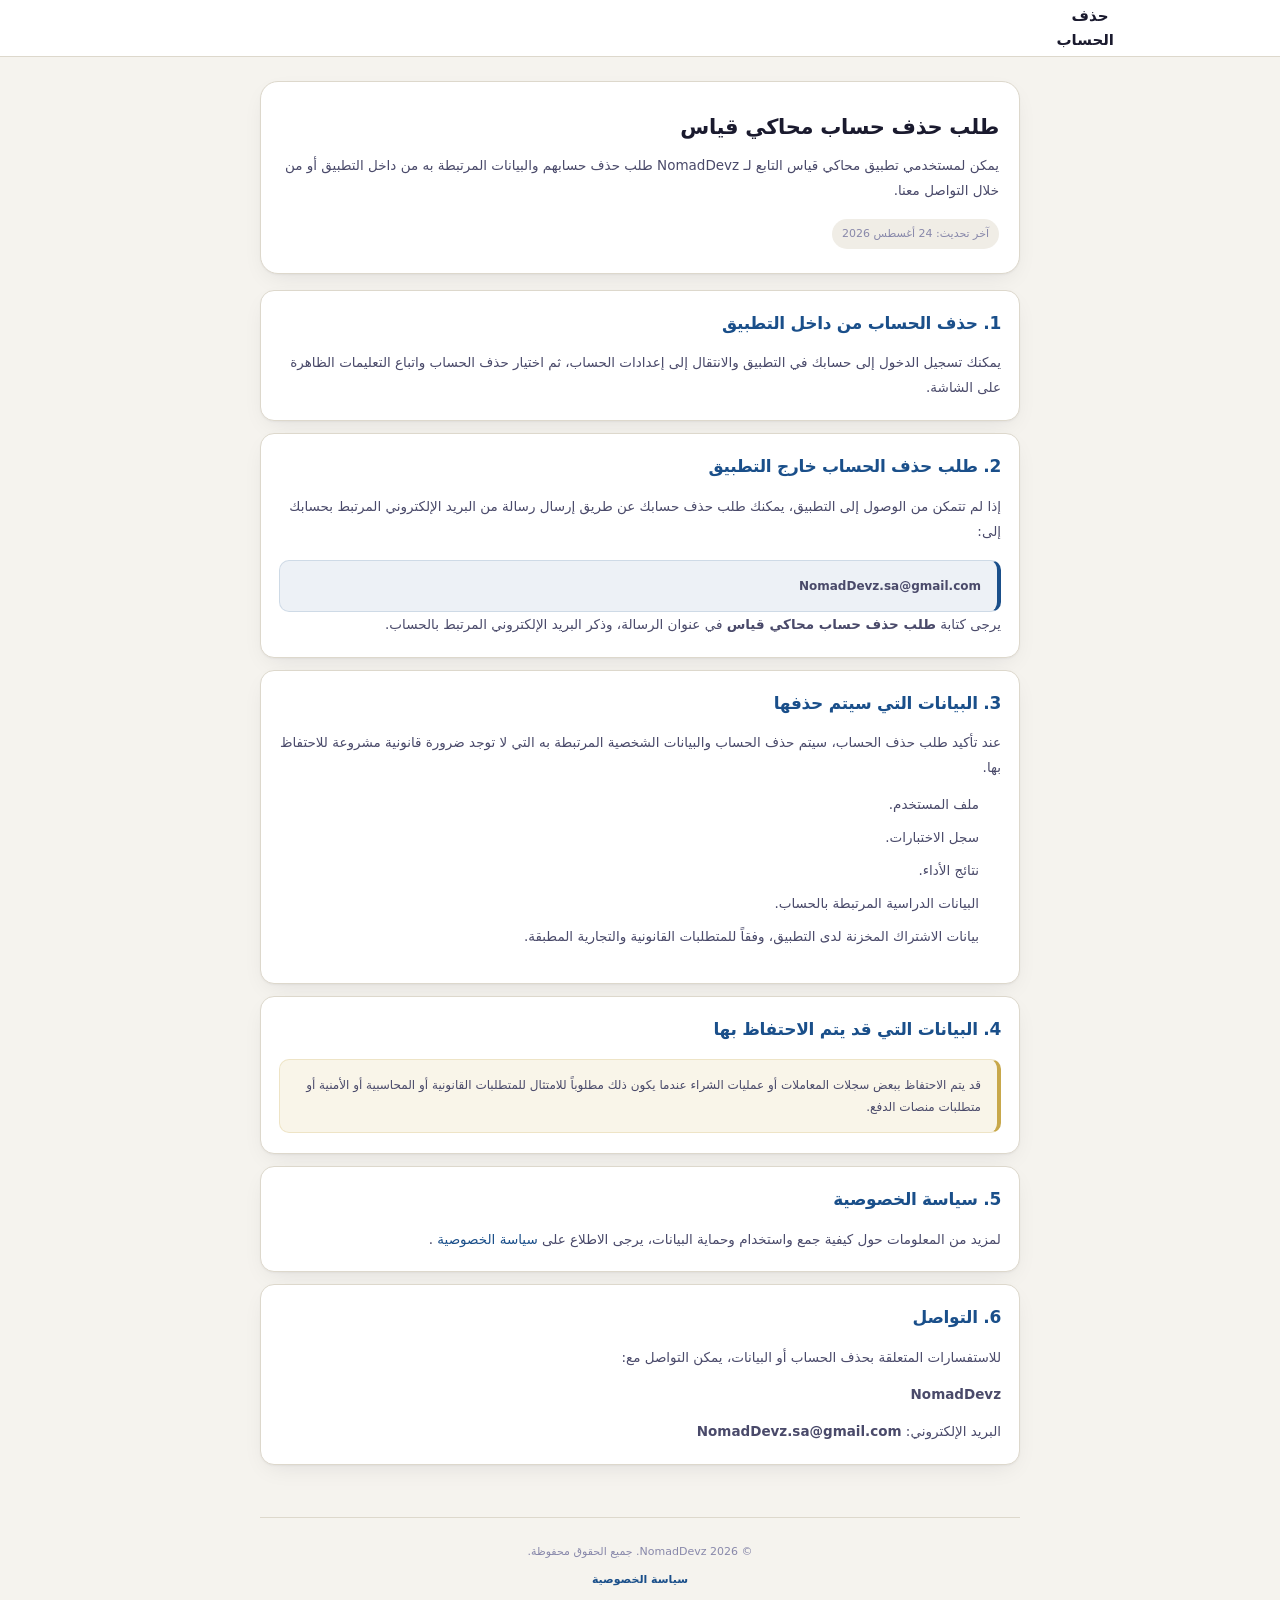
==== commit cc3dec0c: "Match account deletion page styling" ====
--- a/delete-account.html
+++ b/delete-account.html
@@ -2,80 +2,256 @@
 <html lang="ar" dir="rtl">
 
 <head>
+
     <meta charset="UTF-8">
 
     <meta
         name="viewport"
-        content="width=device-width, initial-scale=1"
-    >
-
-    <title>حذف الحساب | محاكي القدرات</title>
+        content="width=device-width, initial-scale=1.0"
+    >
+
+    <meta
+        name="description"
+        content="طلب حذف حساب محاكي قياس من NomadDevz"
+    >
+
+    <title>
+        حذف الحساب | محاكي قياس
+    </title>
+
+    <script src="js/theme.js"></script>
+
+    <link
+        rel="preconnect"
+        href="https://fonts.googleapis.com"
+    >
+
+    <link
+        rel="preconnect"
+        href="https://fonts.gstatic.com"
+        crossorigin
+    >
+
+    <link
+        href="https://fonts.googleapis.com/css2?family=IBM+Plex+Sans+Arabic:wght@400;500;600;700&display=swap"
+        rel="stylesheet"
+    >
 
     <link rel="stylesheet" href="css/01-tokens.css">
     <link rel="stylesheet" href="css/02-base.css">
     <link rel="stylesheet" href="css/03-components.css">
     <link rel="stylesheet" href="css/04-layout.css">
     <link rel="stylesheet" href="css/07-pages.css">
+
 </head>
 
+
 <body>
 
-    <main style="max-width: 800px; margin: 40px auto; padding: 20px;">
-
-        <h1>طلب حذف حساب محاكي القدرات</h1>
+
+    <header class="legal-topbar">
+
+        <div class="legal-topbar-inner">
+
+            <div class="legal-topbar-title">
+                حذف الحساب
+            </div>
+
+            <div
+                class="legal-topbar-spacer"
+                aria-hidden="true"
+            ></div>
+
+        </div>
+
+    </header>
+
+
+    <main class="page-container">
+
+
+        <section class="legal-hero">
+
+            <div class="eyebrow"></div>
+
+            <h1>
+                طلب حذف حساب محاكي قياس
+            </h1>
+
+            <p class="intro">
+                يمكن لمستخدمي تطبيق محاكي قياس التابع لـ
+                NomadDevz طلب حذف حسابهم والبيانات المرتبطة به
+                من داخل التطبيق أو من خلال التواصل معنا.
+            </p>
+
+            <span class="last-updated">
+                آخر تحديث: 24 أغسطس 2026
+            </span>
+
+        </section>
+
+
+        <section class="legal-card">
+
+            <h2>
+                1. حذف الحساب من داخل التطبيق
+            </h2>
+
+            <p>
+                يمكنك تسجيل الدخول إلى حسابك في التطبيق
+                والانتقال إلى إعدادات الحساب، ثم اختيار
+                حذف الحساب واتباع التعليمات الظاهرة على الشاشة.
+            </p>
+
+        </section>
+
+
+        <section class="legal-card">
+
+            <h2>
+                2. طلب حذف الحساب خارج التطبيق
+            </h2>
+
+            <p>
+                إذا لم تتمكن من الوصول إلى التطبيق، يمكنك
+                طلب حذف حسابك عن طريق إرسال رسالة من البريد
+                الإلكتروني المرتبط بحسابك إلى:
+            </p>
+
+            <div class="highlight-box">
+                <strong>
+                    NomadDevz.sa@gmail.com
+                </strong>
+            </div>
+
+            <p>
+                يرجى كتابة
+                <strong>طلب حذف حساب محاكي قياس</strong>
+                في عنوان الرسالة، وذكر البريد الإلكتروني
+                المرتبط بالحساب.
+            </p>
+
+        </section>
+
+
+        <section class="legal-card">
+
+            <h2>
+                3. البيانات التي سيتم حذفها
+            </h2>
+
+            <p>
+                عند تأكيد طلب حذف الحساب، سيتم حذف الحساب
+                والبيانات الشخصية المرتبطة به التي لا توجد
+                ضرورة قانونية مشروعة للاحتفاظ بها.
+            </p>
+
+            <ul>
+
+                <li>
+                    ملف المستخدم.
+                </li>
+
+                <li>
+                    سجل الاختبارات.
+                </li>
+
+                <li>
+                    نتائج الأداء.
+                </li>
+
+                <li>
+                    البيانات الدراسية المرتبطة بالحساب.
+                </li>
+
+                <li>
+                    بيانات الاشتراك المخزنة لدى التطبيق،
+                    وفقاً للمتطلبات القانونية والتجارية المطبقة.
+                </li>
+
+            </ul>
+
+        </section>
+
+
+        <section class="legal-card">
+
+            <h2>
+                4. البيانات التي قد يتم الاحتفاظ بها
+            </h2>
+
+            <div class="important-box">
+
+                قد يتم الاحتفاظ ببعض سجلات المعاملات أو
+                عمليات الشراء عندما يكون ذلك مطلوباً للامتثال
+                للمتطلبات القانونية أو المحاسبية أو الأمنية
+                أو متطلبات منصات الدفع.
+
+            </div>
+
+        </section>
+
+
+        <section class="legal-card">
+
+            <h2>
+                5. سياسة الخصوصية
+            </h2>
+
+            <p>
+                لمزيد من المعلومات حول كيفية جمع واستخدام
+                وحماية البيانات، يرجى الاطلاع على
+                <a href="privacy-policy.html">
+                    سياسة الخصوصية
+                </a>.
+            </p>
+
+        </section>
+
+
+        <section class="legal-card">
+
+            <h2>
+                6. التواصل
+            </h2>
+
+            <p>
+                للاستفسارات المتعلقة بحذف الحساب أو البيانات،
+                يمكن التواصل مع:
+            </p>
+
+            <p>
+                <strong>NomadDevz</strong>
+            </p>
+
+            <p>
+                البريد الإلكتروني:
+                <strong>
+                    NomadDevz.sa@gmail.com
+                </strong>
+            </p>
+
+        </section>
+
+
+    </main>
+
+
+    <footer class="legal-footer">
 
         <p>
-            يمكن لمستخدمي تطبيق محاكي القدرات التابع لـ NomadDevz
-            طلب حذف حسابهم والبيانات المرتبطة به.
+            © 2026 NomadDevz.
+            جميع الحقوق محفوظة.
         </p>
 
-        <h2>حذف الحساب من داخل التطبيق</h2>
-
         <p>
-            يمكنك تسجيل الدخول إلى حسابك في التطبيق والانتقال إلى
-            إعدادات الحساب، ثم اختيار حذف الحساب واتباع التعليمات
-            الظاهرة على الشاشة.
+            <a href="privacy-policy.html">
+                سياسة الخصوصية
+            </a>
         </p>
 
-        <h2>طلب الحذف خارج التطبيق</h2>
-
-        <p>
-            إذا لم تتمكن من الوصول إلى التطبيق، يمكنك طلب حذف حسابك
-            عن طريق إرسال رسالة من البريد الإلكتروني المرتبط بحسابك إلى:
-        </p>
-
-        <p>
-            <strong>NomadDevz.sa@gmail.com</strong>
-        </p>
-
-        <p>
-            يرجى كتابة "طلب حذف حساب محاكي القدرات" في عنوان الرسالة
-            وذكر البريد الإلكتروني المرتبط بالحساب.
-        </p>
-
-        <h2>البيانات التي سيتم حذفها</h2>
-
-        <p>
-            عند الموافقة على طلب حذف الحساب، سيتم حذف الحساب والبيانات
-            الشخصية وبيانات الاختبارات والنتائج والبيانات المرتبطة
-            باستخدام التطبيق، باستثناء أي بيانات يتطلب الاحتفاظ بها
-            لأسباب قانونية أو مالية أو أمنية.
-        </p>
-
-        <h2>معلومات إضافية</h2>
-
-        <p>
-            قد يتم الاحتفاظ ببعض سجلات المعاملات أو عمليات الشراء
-            عندما يكون ذلك مطلوباً للامتثال للمتطلبات القانونية
-            أو المحاسبية أو متطلبات منصات الدفع.
-        </p>
-
-        <p>
-            للاطلاع على المزيد، راجع
-            <a href="privacy-policy.html">سياسة الخصوصية</a>.
-        </p>
-
-    </main>
+    </footer>
+
 
 </body>
 
